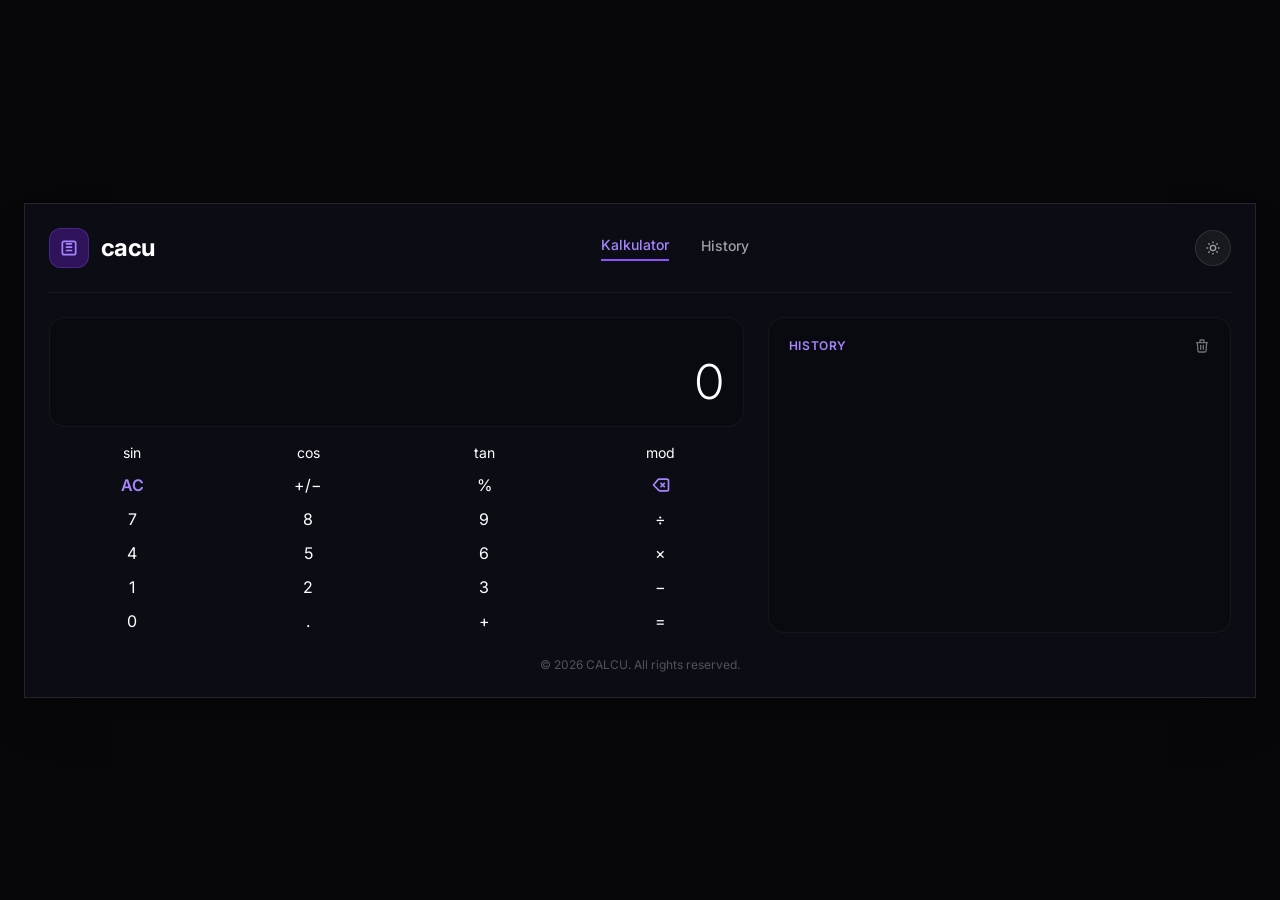
==== src/index.html @ aa39a0d5 "feat: membuat layout kalkulator dan komponen" ====
<!DOCTYPE html>
<html lang="id">
<head>
    <meta charset="UTF-8">
    <meta name="viewport" content="width=device-width, initial-scale=1.0">
    <title>cacu</title>
    <link rel="stylesheet" href="./output.css">
    <link rel="preconnect" href="https://fonts.googleapis.com">
    <link rel="preconnect" href="https://fonts.gstatic.com" crossorigin>
    <link href="https://fonts.googleapis.com/css2?family=Inter:wght@300;400;500;600;700&display=swap" rel="stylesheet">
</head>
<body class="min-h-screen bg-[#07070a] text-white flex items-center justify-center p-3 sm:p-6 font-['Inter',sans-serif]">

    <div class="w-full .max-w-[1050px] .rounded-[24px] border border-white/10 bg-[#0c0d14] p-6 shadow-2xl">
        
    
        <div data-include="../feature/header.html"></div>

        <main class="grid gap-6 pt-6 lg:grid-cols-[1.2fr_0.8fr]">
            <div data-include="../feature/calcu.html"></div>
            <div data-include="../feature/history.html"></div>
        </main>
        <div data-include="../feature/footer.html"></div>

    </div>
    <script src="../script.js"></script>
</body>
</html>
---- src/output.css ----
/*! tailwindcss v4.3.3 | MIT License | https://tailwindcss.com */
@layer properties;
@layer theme, base, components, utilities;
@layer theme {
  :root, :host {
    --font-sans: -apple-system, BlinkMacSystemFont, "Segoe UI", Roboto, "Helvetica Neue",
      "Noto Sans", Arial, sans-serif, "Apple Color Emoji", "Segoe UI Emoji",
      "Segoe UI Symbol", "Noto Color Emoji";
    --font-mono: ui-monospace, SFMono-Regular, Menlo, Monaco, Consolas, "Liberation Mono",
      "Courier New", monospace;
    --color-red-400: oklch(70.4% 0.191 22.216);
    --color-red-500: oklch(63.7% 0.237 25.331);
    --color-emerald-400: oklch(76.5% 0.177 163.223);
    --color-emerald-500: oklch(69.6% 0.17 162.48);
    --color-blue-500: oklch(62.3% 0.214 259.815);
    --color-blue-600: oklch(54.6% 0.245 262.881);
    --color-blue-700: oklch(48.8% 0.243 264.376);
    --color-violet-300: oklch(81.1% 0.111 293.571);
    --color-violet-400: oklch(70.2% 0.183 293.541);
    --color-violet-500: oklch(60.6% 0.25 292.717);
    --color-violet-600: oklch(54.1% 0.281 293.009);
    --color-violet-700: oklch(49.1% 0.27 292.581);
    --color-violet-900: oklch(38% 0.189 293.745);
    --color-violet-950: oklch(28.3% 0.141 291.089);
    --color-fuchsia-400: oklch(74% 0.238 322.16);
    --color-fuchsia-500: oklch(66.7% 0.295 322.15);
    --color-slate-300: oklch(86.9% 0.022 252.894);
    --color-slate-400: oklch(70.4% 0.04 256.788);
    --color-slate-600: oklch(44.6% 0.043 257.281);
    --color-slate-700: oklch(37.2% 0.044 257.287);
    --color-slate-800: oklch(27.9% 0.041 260.031);
    --color-slate-900: oklch(20.8% 0.042 265.755);
    --color-gray-50: oklch(98.5% 0.002 247.839);
    --color-gray-100: oklch(96.7% 0.003 264.542);
    --color-gray-200: oklch(92.8% 0.006 264.531);
    --color-gray-300: oklch(87.2% 0.01 258.338);
    --color-gray-500: oklch(55.1% 0.027 264.364);
    --color-gray-700: oklch(37.3% 0.034 259.733);
    --color-gray-800: oklch(27.8% 0.033 256.848);
    --color-zinc-400: oklch(70.5% 0.015 286.067);
    --color-zinc-500: oklch(55.2% 0.016 285.938);
    --color-zinc-600: oklch(44.2% 0.017 285.786);
    --color-zinc-700: oklch(37% 0.013 285.805);
    --color-white: #fff;
    --spacing: 0.25rem;
    --container-xs: 20rem;
    --container-md: 28rem;
    --text-xs: 0.75rem;
    --text-xs--line-height: calc(1 / 0.75);
    --text-sm: 0.875rem;
    --text-sm--line-height: calc(1.25 / 0.875);
    --text-base: 1rem;
    --text-base--line-height: calc(1.5 / 1);
    --text-lg: 1.125rem;
    --text-lg--line-height: calc(1.75 / 1.125);
    --text-xl: 1.25rem;
    --text-xl--line-height: calc(1.75 / 1.25);
    --text-2xl: 1.5rem;
    --text-2xl--line-height: calc(2 / 1.5);
    --text-3xl: 1.875rem;
    --text-3xl--line-height: calc(2.25 / 1.875);
    --text-4xl: 2.25rem;
    --text-4xl--line-height: calc(2.5 / 2.25);
    --text-5xl: 3rem;
    --text-5xl--line-height: 1;
    --text-6xl: 3.75rem;
    --text-6xl--line-height: 1;
    --text-7xl: 4.5rem;
    --text-7xl--line-height: 1;
    --font-weight-light: 300;
    --font-weight-medium: 500;
    --font-weight-semibold: 600;
    --font-weight-bold: 700;
    --tracking-tight: -0.025em;
    --tracking-wide: 0.025em;
    --tracking-wider: 0.05em;
    --radius-lg: 0.5rem;
    --radius-xl: 0.75rem;
    --radius-2xl: 1rem;
    --radius-3xl: 1.5rem;
    --default-transition-duration: 150ms;
    --default-transition-timing-function: cubic-bezier(0.4, 0, 0.2, 1);
    --default-font-family: var(--font-sans);
    --default-mono-font-family: var(--font-mono);
  }
}
@layer base {
  *, ::after, ::before, ::backdrop, ::file-selector-button {
    box-sizing: border-box;
    margin: 0;
    padding: 0;
    border: 0 solid;
  }
  html, :host {
    line-height: 1.5;
    -webkit-text-size-adjust: 100%;
    tab-size: 4;
    font-family: var(--default-font-family, -apple-system, BlinkMacSystemFont, "Segoe UI", Roboto, "Helvetica Neue", "Noto Sans", Arial, sans-serif, "Apple Color Emoji", "Segoe UI Emoji", "Segoe UI Symbol", "Noto Color Emoji");
    font-feature-settings: var(--default-font-feature-settings, normal);
    font-variation-settings: var(--default-font-variation-settings, normal);
    -webkit-tap-highlight-color: transparent;
  }
  hr {
    height: 0;
    color: inherit;
    border-top-width: 1px;
  }
  abbr:where([title]) {
    -webkit-text-decoration: underline dotted;
    text-decoration: underline dotted;
  }
  h1, h2, h3, h4, h5, h6 {
    font-size: inherit;
    font-weight: inherit;
  }
  a {
    color: inherit;
    -webkit-text-decoration: inherit;
    text-decoration: inherit;
  }
  b, strong {
    font-weight: bolder;
  }
  code, kbd, samp, pre {
    font-family: var(--default-mono-font-family, ui-monospace, SFMono-Regular, Menlo, Monaco, Consolas, "Liberation Mono", "Courier New", monospace);
    font-feature-settings: var(--default-mono-font-feature-settings, normal);
    font-variation-settings: var(--default-mono-font-variation-settings, normal);
    font-size: 1em;
  }
  small {
    font-size: 80%;
  }
  sub, sup {
    font-size: 75%;
    line-height: 0;
    position: relative;
    vertical-align: baseline;
  }
  sub {
    bottom: -0.25em;
  }
  sup {
    top: -0.5em;
  }
  table {
    text-indent: 0;
    border-color: inherit;
    border-collapse: collapse;
  }
  :-moz-focusring:where(:not(iframe)) {
    outline: auto;
  }
  progress {
    vertical-align: baseline;
  }
  summary {
    display: list-item;
  }
  ol, ul, menu {
    list-style: none;
  }
  img, svg, video, canvas, audio, iframe, embed, object {
    display: block;
  }
  img, video {
    max-width: 100%;
    height: auto;
  }
  button, input, select, optgroup, textarea, ::file-selector-button {
    font: inherit;
    font-feature-settings: inherit;
    font-variation-settings: inherit;
    letter-spacing: inherit;
    color: inherit;
    border-radius: 0;
    background-color: transparent;
    opacity: 1;
  }
  :where(select:is([multiple], [size])) optgroup {
    font-weight: bolder;
  }
  :where(select:is([multiple], [size])) optgroup option {
    padding-inline-start: 20px;
  }
  ::file-selector-button {
    margin-inline-end: 4px;
  }
  ::placeholder {
    opacity: 1;
  }
  @supports (not (-webkit-appearance: -apple-pay-button))  or (contain-intrinsic-size: 1px) {
    ::placeholder {
      color: currentcolor;
      @supports (color: color-mix(in lab, red, red)) {
        color: color-mix(in oklab, currentcolor 50%, transparent);
      }
    }
  }
  textarea {
    resize: vertical;
  }
  ::-webkit-search-decoration {
    -webkit-appearance: none;
  }
  ::-webkit-date-and-time-value {
    min-height: 1lh;
    text-align: inherit;
  }
  ::-webkit-datetime-edit {
    display: inline-flex;
  }
  ::-webkit-datetime-edit-fields-wrapper {
    padding: 0;
  }
  ::-webkit-datetime-edit, ::-webkit-datetime-edit-year-field, ::-webkit-datetime-edit-month-field, ::-webkit-datetime-edit-day-field, ::-webkit-datetime-edit-hour-field, ::-webkit-datetime-edit-minute-field, ::-webkit-datetime-edit-second-field, ::-webkit-datetime-edit-millisecond-field, ::-webkit-datetime-edit-meridiem-field {
    padding-block: 0;
  }
  ::-webkit-calendar-picker-indicator {
    line-height: 1;
  }
  :-moz-ui-invalid {
    box-shadow: none;
  }
  button, input:where([type="button"], [type="reset"], [type="submit"]), ::file-selector-button {
    appearance: button;
  }
  ::-webkit-inner-spin-button, ::-webkit-outer-spin-button {
    height: auto;
  }
  [hidden]:where(:not([hidden="until-found"])) {
    display: none !important;
  }
}
@layer utilities {
  .col-span-1 {
    grid-column: span 1 / span 1;
  }
  .col-span-2 {
    grid-column: span 2 / span 2;
  }
  .col-span-4 {
    grid-column: span 4 / span 4;
  }
  .mx-auto {
    margin-inline: auto;
  }
  .mt-1 {
    margin-top: var(--spacing);
  }
  .mt-4 {
    margin-top: calc(var(--spacing) * 4);
  }
  .mb-1 {
    margin-bottom: var(--spacing);
  }
  .mb-5 {
    margin-bottom: calc(var(--spacing) * 5);
  }
  .mb-6 {
    margin-bottom: calc(var(--spacing) * 6);
  }
  .mb-7 {
    margin-bottom: calc(var(--spacing) * 7);
  }
  .block {
    display: block;
  }
  .flex {
    display: flex;
  }
  .grid {
    display: grid;
  }
  .hidden {
    display: none;
  }
  .table {
    display: table;
  }
  .h-4 {
    height: calc(var(--spacing) * 4);
  }
  .h-5 {
    height: calc(var(--spacing) * 5);
  }
  .h-9 {
    height: calc(var(--spacing) * 9);
  }
  .h-10 {
    height: calc(var(--spacing) * 10);
  }
  .h-12 {
    height: calc(var(--spacing) * 12);
  }
  .h-14 {
    height: calc(var(--spacing) * 14);
  }
  .h-\[70px\] {
    height: 70px;
  }
  .h-\[110px\] {
    height: 110px;
  }
  .h-auto {
    height: auto;
  }
  .max-h-\[360px\] {
    max-height: 360px;
  }
  .max-h-\[400px\] {
    max-height: 400px;
  }
  .min-h-\[90px\] {
    min-height: 90px;
  }
  .min-h-\[145px\] {
    min-height: 145px;
  }
  .min-h-\[650px\] {
    min-height: 650px;
  }
  .min-h-screen {
    min-height: 100vh;
  }
  .w-4 {
    width: calc(var(--spacing) * 4);
  }
  .w-5 {
    width: calc(var(--spacing) * 5);
  }
  .w-9 {
    width: calc(var(--spacing) * 9);
  }
  .w-10 {
    width: calc(var(--spacing) * 10);
  }
  .w-12 {
    width: calc(var(--spacing) * 12);
  }
  .w-full {
    width: 100%;
  }
  .max-w-\[1050px\] {
    max-width: 1050px;
  }
  .max-w-\[1450px\] {
    max-width: 1450px;
  }
  .max-w-md {
    max-width: var(--container-md);
  }
  .max-w-xs {
    max-width: var(--container-xs);
  }
  .flex-1 {
    flex: 1;
  }
  .border-collapse {
    border-collapse: collapse;
  }
  .resize {
    resize: both;
  }
  .\[scrollbar-width\:none\] {
    scrollbar-width: none;
  }
  .grid-cols-4 {
    grid-template-columns: repeat(4, minmax(0, 1fr));
  }
  .flex-col {
    flex-direction: column;
  }
  .items-center {
    align-items: center;
  }
  .justify-between {
    justify-content: space-between;
  }
  .justify-center {
    justify-content: center;
  }
  .gap-2 {
    gap: calc(var(--spacing) * 2);
  }
  .gap-2\.5 {
    gap: calc(var(--spacing) * 2.5);
  }
  .gap-3 {
    gap: calc(var(--spacing) * 3);
  }
  .gap-4 {
    gap: calc(var(--spacing) * 4);
  }
  .gap-6 {
    gap: calc(var(--spacing) * 6);
  }
  .gap-7 {
    gap: calc(var(--spacing) * 7);
  }
  .gap-8 {
    gap: calc(var(--spacing) * 8);
  }
  .gap-12 {
    gap: calc(var(--spacing) * 12);
  }
  :where(.space-y-4 > :not(:last-child)) {
    --tw-space-y-reverse: 0;
    margin-block-start: calc(calc(var(--spacing) * 4) * var(--tw-space-y-reverse));
    margin-block-end: calc(calc(var(--spacing) * 4) * calc(1 - var(--tw-space-y-reverse)));
  }
  .overflow-hidden {
    overflow: hidden;
  }
  .overflow-x-auto {
    overflow-x: auto;
  }
  .overflow-y-auto {
    overflow-y: auto;
  }
  .rounded-2xl {
    border-radius: var(--radius-2xl);
  }
  .rounded-3xl {
    border-radius: var(--radius-3xl);
  }
  .rounded-\[24px\] {
    border-radius: 24px;
  }
  .rounded-\[26px\] {
    border-radius: 26px;
  }
  .rounded-\[28px\] {
    border-radius: 28px;
  }
  .rounded-full {
    border-radius: calc(infinity * 1px);
  }
  .rounded-lg {
    border-radius: var(--radius-lg);
  }
  .rounded-xl {
    border-radius: var(--radius-xl);
  }
  .border {
    border-style: var(--tw-border-style);
    border-width: 1px;
  }
  .border-t {
    border-top-style: var(--tw-border-style);
    border-top-width: 1px;
  }
  .border-b {
    border-bottom-style: var(--tw-border-style);
    border-bottom-width: 1px;
  }
  .border-b-2 {
    border-bottom-style: var(--tw-border-style);
    border-bottom-width: 2px;
  }
  .border-l-2 {
    border-left-style: var(--tw-border-style);
    border-left-width: 2px;
  }
  .border-fuchsia-400 {
    border-color: var(--color-fuchsia-400);
  }
  .border-fuchsia-400\/70 {
    border-color: color-mix(in srgb, oklch(74% 0.238 322.16) 70%, transparent);
    @supports (color: color-mix(in lab, red, red)) {
      border-color: color-mix(in oklab, var(--color-fuchsia-400) 70%, transparent);
    }
  }
  .border-gray-200 {
    border-color: var(--color-gray-200);
  }
  .border-gray-300 {
    border-color: var(--color-gray-300);
  }
  .border-slate-700 {
    border-color: var(--color-slate-700);
  }
  .border-slate-700\/50 {
    border-color: color-mix(in srgb, oklch(37.2% 0.044 257.287) 50%, transparent);
    @supports (color: color-mix(in lab, red, red)) {
      border-color: color-mix(in oklab, var(--color-slate-700) 50%, transparent);
    }
  }
  .border-violet-400 {
    border-color: var(--color-violet-400);
  }
  .border-violet-400\/50 {
    border-color: color-mix(in srgb, oklch(70.2% 0.183 293.541) 50%, transparent);
    @supports (color: color-mix(in lab, red, red)) {
      border-color: color-mix(in oklab, var(--color-violet-400) 50%, transparent);
    }
  }
  .border-violet-500 {
    border-color: var(--color-violet-500);
  }
  .border-violet-500\/20 {
    border-color: color-mix(in srgb, oklch(60.6% 0.25 292.717) 20%, transparent);
    @supports (color: color-mix(in lab, red, red)) {
      border-color: color-mix(in oklab, var(--color-violet-500) 20%, transparent);
    }
  }
  .border-violet-500\/30 {
    border-color: color-mix(in srgb, oklch(60.6% 0.25 292.717) 30%, transparent);
    @supports (color: color-mix(in lab, red, red)) {
      border-color: color-mix(in oklab, var(--color-violet-500) 30%, transparent);
    }
  }
  .border-violet-500\/70 {
    border-color: color-mix(in srgb, oklch(60.6% 0.25 292.717) 70%, transparent);
    @supports (color: color-mix(in lab, red, red)) {
      border-color: color-mix(in oklab, var(--color-violet-500) 70%, transparent);
    }
  }
  .border-violet-600 {
    border-color: var(--color-violet-600);
  }
  .border-violet-600\/50 {
    border-color: color-mix(in srgb, oklch(54.1% 0.281 293.009) 50%, transparent);
    @supports (color: color-mix(in lab, red, red)) {
      border-color: color-mix(in oklab, var(--color-violet-600) 50%, transparent);
    }
  }
  .border-white {
    border-color: var(--color-white);
  }
  .border-white\/5 {
    border-color: color-mix(in srgb, #fff 5%, transparent);
    @supports (color: color-mix(in lab, red, red)) {
      border-color: color-mix(in oklab, var(--color-white) 5%, transparent);
    }
  }
  .border-white\/10 {
    border-color: color-mix(in srgb, #fff 10%, transparent);
    @supports (color: color-mix(in lab, red, red)) {
      border-color: color-mix(in oklab, var(--color-white) 10%, transparent);
    }
  }
  .border-l-violet-500 {
    border-left-color: var(--color-violet-500);
  }
  .bg-\[\#0c0d14\] {
    background-color: #0c0d14;
  }
  .bg-\[\#080a11\] {
    background-color: #080a11;
  }
  .bg-\[\#090a0f\] {
    background-color: #090a0f;
  }
  .bg-\[\#03030a\] {
    background-color: #03030a;
  }
  .bg-\[\#04050b\] {
    background-color: #04050b;
  }
  .bg-\[\#05060d\]\/95 {
    background-color: color-mix(in oklab, #05060d 95%, transparent);
  }
  .bg-\[\#07070a\] {
    background-color: #07070a;
  }
  .bg-\[\#12131c\] {
    background-color: #12131c;
  }
  .bg-\[\#070812\]\/80 {
    background-color: color-mix(in oklab, #070812 80%, transparent);
  }
  .bg-blue-600 {
    background-color: var(--color-blue-600);
  }
  .bg-emerald-500 {
    background-color: var(--color-emerald-500);
  }
  .bg-gray-50 {
    background-color: var(--color-gray-50);
  }
  .bg-gray-100 {
    background-color: var(--color-gray-100);
  }
  .bg-red-500 {
    background-color: var(--color-red-500);
  }
  .bg-red-500\/20 {
    background-color: color-mix(in srgb, oklch(63.7% 0.237 25.331) 20%, transparent);
    @supports (color: color-mix(in lab, red, red)) {
      background-color: color-mix(in oklab, var(--color-red-500) 20%, transparent);
    }
  }
  .bg-slate-700 {
    background-color: var(--color-slate-700);
  }
  .bg-slate-700\/50 {
    background-color: color-mix(in srgb, oklch(37.2% 0.044 257.287) 50%, transparent);
    @supports (color: color-mix(in lab, red, red)) {
      background-color: color-mix(in oklab, var(--color-slate-700) 50%, transparent);
    }
  }
  .bg-slate-800 {
    background-color: var(--color-slate-800);
  }
  .bg-slate-900 {
    background-color: var(--color-slate-900);
  }
  .bg-violet-600 {
    background-color: var(--color-violet-600);
  }
  .bg-violet-600\/30 {
    background-color: color-mix(in srgb, oklch(54.1% 0.281 293.009) 30%, transparent);
    @supports (color: color-mix(in lab, red, red)) {
      background-color: color-mix(in oklab, var(--color-violet-600) 30%, transparent);
    }
  }
  .bg-violet-950 {
    background-color: var(--color-violet-950);
  }
  .bg-violet-950\/20 {
    background-color: color-mix(in srgb, oklch(28.3% 0.141 291.089) 20%, transparent);
    @supports (color: color-mix(in lab, red, red)) {
      background-color: color-mix(in oklab, var(--color-violet-950) 20%, transparent);
    }
  }
  .bg-violet-950\/40 {
    background-color: color-mix(in srgb, oklch(28.3% 0.141 291.089) 40%, transparent);
    @supports (color: color-mix(in lab, red, red)) {
      background-color: color-mix(in oklab, var(--color-violet-950) 40%, transparent);
    }
  }
  .bg-white {
    background-color: var(--color-white);
  }
  .bg-white\/5 {
    background-color: color-mix(in srgb, #fff 5%, transparent);
    @supports (color: color-mix(in lab, red, red)) {
      background-color: color-mix(in oklab, var(--color-white) 5%, transparent);
    }
  }
  .bg-white\/\[0\.02\] {
    background-color: color-mix(in srgb, #fff 2%, transparent);
    @supports (color: color-mix(in lab, red, red)) {
      background-color: color-mix(in oklab, var(--color-white) 2%, transparent);
    }
  }
  .bg-gradient-to-br {
    --tw-gradient-position: to bottom right in oklab;
    background-image: linear-gradient(var(--tw-gradient-stops));
  }
  .bg-gradient-to-r {
    --tw-gradient-position: to right in oklab;
    background-image: linear-gradient(var(--tw-gradient-stops));
  }
  .bg-\[radial-gradient\(circle_at_0\%_0\%\,rgba\(91\,28\,180\,0\.35\)\,transparent_30\%\)\,radial-gradient\(circle_at_100\%_50\%\,rgba\(91\,28\,180\,0\.22\)\,transparent_25\%\)\] {
    background-image: radial-gradient(circle at 0% 0%,rgba(91,28,180,0.35),transparent 30%),radial-gradient(circle at 100% 50%,rgba(91,28,180,0.22),transparent 25%);
  }
  .from-\[\#171923\] {
    --tw-gradient-from: #171923;
    --tw-gradient-stops: var(--tw-gradient-via-stops, var(--tw-gradient-position), var(--tw-gradient-from) var(--tw-gradient-from-position), var(--tw-gradient-to) var(--tw-gradient-to-position));
  }
  .from-violet-600 {
    --tw-gradient-from: var(--color-violet-600);
    --tw-gradient-stops: var(--tw-gradient-via-stops, var(--tw-gradient-position), var(--tw-gradient-from) var(--tw-gradient-from-position), var(--tw-gradient-to) var(--tw-gradient-to-position));
  }
  .from-violet-700 {
    --tw-gradient-from: var(--color-violet-700);
    --tw-gradient-stops: var(--tw-gradient-via-stops, var(--tw-gradient-position), var(--tw-gradient-from) var(--tw-gradient-from-position), var(--tw-gradient-to) var(--tw-gradient-to-position));
  }
  .to-\[\#0f1018\] {
    --tw-gradient-to: #0f1018;
    --tw-gradient-stops: var(--tw-gradient-via-stops, var(--tw-gradient-position), var(--tw-gradient-from) var(--tw-gradient-from-position), var(--tw-gradient-to) var(--tw-gradient-to-position));
  }
  .to-fuchsia-500 {
    --tw-gradient-to: var(--color-fuchsia-500);
    --tw-gradient-stops: var(--tw-gradient-via-stops, var(--tw-gradient-position), var(--tw-gradient-from) var(--tw-gradient-from-position), var(--tw-gradient-to) var(--tw-gradient-to-position));
  }
  .to-violet-950 {
    --tw-gradient-to: var(--color-violet-950);
    --tw-gradient-stops: var(--tw-gradient-via-stops, var(--tw-gradient-position), var(--tw-gradient-from) var(--tw-gradient-from-position), var(--tw-gradient-to) var(--tw-gradient-to-position));
  }
  .p-2 {
    padding: calc(var(--spacing) * 2);
  }
  .p-2\.5 {
    padding: calc(var(--spacing) * 2.5);
  }
  .p-3 {
    padding: calc(var(--spacing) * 3);
  }
  .p-4 {
    padding: calc(var(--spacing) * 4);
  }
  .p-5 {
    padding: calc(var(--spacing) * 5);
  }
  .p-6 {
    padding: calc(var(--spacing) * 6);
  }
  .px-2 {
    padding-inline: calc(var(--spacing) * 2);
  }
  .px-3 {
    padding-inline: calc(var(--spacing) * 3);
  }
  .px-4 {
    padding-inline: calc(var(--spacing) * 4);
  }
  .px-5 {
    padding-inline: calc(var(--spacing) * 5);
  }
  .px-6 {
    padding-inline: calc(var(--spacing) * 6);
  }
  .py-2 {
    padding-block: calc(var(--spacing) * 2);
  }
  .py-2\.5 {
    padding-block: calc(var(--spacing) * 2.5);
  }
  .py-3 {
    padding-block: calc(var(--spacing) * 3);
  }
  .py-5 {
    padding-block: calc(var(--spacing) * 5);
  }
  .pt-4 {
    padding-top: calc(var(--spacing) * 4);
  }
  .pt-6 {
    padding-top: calc(var(--spacing) * 6);
  }
  .pr-1 {
    padding-right: var(--spacing);
  }
  .pb-1 {
    padding-bottom: var(--spacing);
  }
  .pb-4 {
    padding-bottom: calc(var(--spacing) * 4);
  }
  .pb-6 {
    padding-bottom: calc(var(--spacing) * 6);
  }
  .text-center {
    text-align: center;
  }
  .text-right {
    text-align: right;
  }
  .font-\[\'Inter\'\,sans-serif\] {
    font-family: 'Inter',sans-serif;
  }
  .text-2xl {
    font-size: var(--text-2xl);
    line-height: var(--tw-leading, var(--text-2xl--line-height));
  }
  .text-3xl {
    font-size: var(--text-3xl);
    line-height: var(--tw-leading, var(--text-3xl--line-height));
  }
  .text-5xl {
    font-size: var(--text-5xl);
    line-height: var(--tw-leading, var(--text-5xl--line-height));
  }
  .text-6xl {
    font-size: var(--text-6xl);
    line-height: var(--tw-leading, var(--text-6xl--line-height));
  }
  .text-base {
    font-size: var(--text-base);
    line-height: var(--tw-leading, var(--text-base--line-height));
  }
  .text-lg {
    font-size: var(--text-lg);
    line-height: var(--tw-leading, var(--text-lg--line-height));
  }
  .text-sm {
    font-size: var(--text-sm);
    line-height: var(--tw-leading, var(--text-sm--line-height));
  }
  .text-xl {
    font-size: var(--text-xl);
    line-height: var(--tw-leading, var(--text-xl--line-height));
  }
  .text-xs {
    font-size: var(--text-xs);
    line-height: var(--tw-leading, var(--text-xs--line-height));
  }
  .font-bold {
    --tw-font-weight: var(--font-weight-bold);
    font-weight: var(--font-weight-bold);
  }
  .font-light {
    --tw-font-weight: var(--font-weight-light);
    font-weight: var(--font-weight-light);
  }
  .font-medium {
    --tw-font-weight: var(--font-weight-medium);
    font-weight: var(--font-weight-medium);
  }
  .font-semibold {
    --tw-font-weight: var(--font-weight-semibold);
    font-weight: var(--font-weight-semibold);
  }
  .tracking-tight {
    --tw-tracking: var(--tracking-tight);
    letter-spacing: var(--tracking-tight);
  }
  .tracking-wide {
    --tw-tracking: var(--tracking-wide);
    letter-spacing: var(--tracking-wide);
  }
  .tracking-wider {
    --tw-tracking: var(--tracking-wider);
    letter-spacing: var(--tracking-wider);
  }
  .whitespace-nowrap {
    white-space: nowrap;
  }
  .text-gray-500 {
    color: var(--color-gray-500);
  }
  .text-gray-700 {
    color: var(--color-gray-700);
  }
  .text-gray-800 {
    color: var(--color-gray-800);
  }
  .text-red-400 {
    color: var(--color-red-400);
  }
  .text-slate-300 {
    color: var(--color-slate-300);
  }
  .text-slate-400 {
    color: var(--color-slate-400);
  }
  .text-violet-300 {
    color: var(--color-violet-300);
  }
  .text-violet-400 {
    color: var(--color-violet-400);
  }
  .text-violet-500 {
    color: var(--color-violet-500);
  }
  .text-white {
    color: var(--color-white);
  }
  .text-zinc-400 {
    color: var(--color-zinc-400);
  }
  .text-zinc-500 {
    color: var(--color-zinc-500);
  }
  .text-zinc-600 {
    color: var(--color-zinc-600);
  }
  .text-zinc-700 {
    color: var(--color-zinc-700);
  }
  .uppercase {
    text-transform: uppercase;
  }
  .underline {
    text-decoration-line: underline;
  }
  .shadow-2xl {
    --tw-shadow: 0 25px 50px -12px var(--tw-shadow-color, rgb(0 0 0 / 0.25));
    box-shadow: var(--tw-inset-shadow), var(--tw-inset-ring-shadow), var(--tw-ring-offset-shadow), var(--tw-ring-shadow), var(--tw-shadow);
  }
  .shadow-\[0_0_25px_rgba\(168\,85\,247\,0\.3\)\] {
    --tw-shadow: 0 0 25px var(--tw-shadow-color, rgba(168,85,247,0.3));
    box-shadow: var(--tw-inset-shadow), var(--tw-inset-ring-shadow), var(--tw-ring-offset-shadow), var(--tw-ring-shadow), var(--tw-shadow);
  }
  .shadow-\[0_0_35px_rgba\(124\,58\,237\,0\.08\)\] {
    --tw-shadow: 0 0 35px var(--tw-shadow-color, rgba(124,58,237,0.08));
    box-shadow: var(--tw-inset-shadow), var(--tw-inset-ring-shadow), var(--tw-ring-offset-shadow), var(--tw-ring-shadow), var(--tw-shadow);
  }
  .shadow-\[0_0_80px_rgba\(109\,40\,217\,0\.12\)\] {
    --tw-shadow: 0 0 80px var(--tw-shadow-color, rgba(109,40,217,0.12));
    box-shadow: var(--tw-inset-shadow), var(--tw-inset-ring-shadow), var(--tw-ring-offset-shadow), var(--tw-ring-shadow), var(--tw-shadow);
  }
  .shadow-lg {
    --tw-shadow: 0 10px 15px -3px var(--tw-shadow-color, rgb(0 0 0 / 0.1)), 0 4px 6px -4px var(--tw-shadow-color, rgb(0 0 0 / 0.1));
    box-shadow: var(--tw-inset-shadow), var(--tw-inset-ring-shadow), var(--tw-ring-offset-shadow), var(--tw-ring-shadow), var(--tw-shadow);
  }
  .shadow-violet-500 {
    --tw-shadow-color: oklch(60.6% 0.25 292.717);
    @supports (color: color-mix(in lab, red, red)) {
      --tw-shadow-color: color-mix(in oklab, var(--color-violet-500) var(--tw-shadow-alpha), transparent);
    }
  }
  .shadow-violet-500\/30 {
    --tw-shadow-color: color-mix(in srgb, oklch(60.6% 0.25 292.717) 30%, transparent);
    @supports (color: color-mix(in lab, red, red)) {
      --tw-shadow-color: color-mix(in oklab, color-mix(in oklab, var(--color-violet-500) 30%, transparent) var(--tw-shadow-alpha), transparent);
    }
  }
  .shadow-violet-600 {
    --tw-shadow-color: oklch(54.1% 0.281 293.009);
    @supports (color: color-mix(in lab, red, red)) {
      --tw-shadow-color: color-mix(in oklab, var(--color-violet-600) var(--tw-shadow-alpha), transparent);
    }
  }
  .shadow-violet-600\/30 {
    --tw-shadow-color: color-mix(in srgb, oklch(54.1% 0.281 293.009) 30%, transparent);
    @supports (color: color-mix(in lab, red, red)) {
      --tw-shadow-color: color-mix(in oklab, color-mix(in oklab, var(--color-violet-600) 30%, transparent) var(--tw-shadow-alpha), transparent);
    }
  }
  .outline {
    outline-style: var(--tw-outline-style);
    outline-width: 1px;
  }
  .filter {
    filter: var(--tw-blur,) var(--tw-brightness,) var(--tw-contrast,) var(--tw-grayscale,) var(--tw-hue-rotate,) var(--tw-invert,) var(--tw-saturate,) var(--tw-sepia,) var(--tw-drop-shadow,);
  }
  .transition {
    transition-property: color, background-color, border-color, outline-color, text-decoration-color, fill, stroke, --tw-gradient-from, --tw-gradient-via, --tw-gradient-to, opacity, box-shadow, transform, translate, scale, rotate, filter, -webkit-backdrop-filter, backdrop-filter, display, content-visibility, overlay, pointer-events;
    transition-timing-function: var(--tw-ease, var(--default-transition-timing-function));
    transition-duration: var(--tw-duration, var(--default-transition-duration));
  }
  .transition-all {
    transition-property: all;
    transition-timing-function: var(--tw-ease, var(--default-transition-timing-function));
    transition-duration: var(--tw-duration, var(--default-transition-duration));
  }
  .duration-200 {
    --tw-duration: 200ms;
    transition-duration: 200ms;
  }
  .\[-ms-overflow-style\:none\] {
    -ms-overflow-style: none;
  }
  @media (hover: hover) {
    .hover\:-translate-y-0\.5:hover {
      --tw-translate-y: calc(var(--spacing) * -0.5);
      translate: var(--tw-translate-x) var(--tw-translate-y);
    }
    .hover\:border-violet-500:hover {
      border-color: var(--color-violet-500);
    }
    .hover\:border-violet-500\/40:hover {
      border-color: color-mix(in srgb, oklch(60.6% 0.25 292.717) 40%, transparent);
    }
    @supports (color: color-mix(in lab, red, red)) {
      .hover\:border-violet-500\/40:hover {
        border-color: color-mix(in oklab, var(--color-violet-500) 40%, transparent);
      }
    }
    .hover\:border-white\/10:hover {
      border-color: color-mix(in srgb, #fff 10%, transparent);
    }
    @supports (color: color-mix(in lab, red, red)) {
      .hover\:border-white\/10:hover {
        border-color: color-mix(in oklab, var(--color-white) 10%, transparent);
      }
    }
    .hover\:bg-\[\#1a1b28\]:hover {
      background-color: #1a1b28;
    }
    .hover\:bg-blue-500:hover {
      background-color: var(--color-blue-500);
    }
    .hover\:bg-blue-700:hover {
      background-color: var(--color-blue-700);
    }
    .hover\:bg-emerald-400:hover {
      background-color: var(--color-emerald-400);
    }
    .hover\:bg-red-500\/30:hover {
      background-color: color-mix(in srgb, oklch(63.7% 0.237 25.331) 30%, transparent);
    }
    @supports (color: color-mix(in lab, red, red)) {
      .hover\:bg-red-500\/30:hover {
        background-color: color-mix(in oklab, var(--color-red-500) 30%, transparent);
      }
    }
    .hover\:bg-slate-600:hover {
      background-color: var(--color-slate-600);
    }
    .hover\:bg-slate-700:hover {
      background-color: var(--color-slate-700);
    }
    .hover\:bg-violet-500\/10:hover {
      background-color: color-mix(in srgb, oklch(60.6% 0.25 292.717) 10%, transparent);
    }
    @supports (color: color-mix(in lab, red, red)) {
      .hover\:bg-violet-500\/10:hover {
        background-color: color-mix(in oklab, var(--color-violet-500) 10%, transparent);
      }
    }
    .hover\:bg-violet-900\/50:hover {
      background-color: color-mix(in srgb, oklch(38% 0.189 293.745) 50%, transparent);
    }
    @supports (color: color-mix(in lab, red, red)) {
      .hover\:bg-violet-900\/50:hover {
        background-color: color-mix(in oklab, var(--color-violet-900) 50%, transparent);
      }
    }
    .hover\:bg-white\/5:hover {
      background-color: color-mix(in srgb, #fff 5%, transparent);
    }
    @supports (color: color-mix(in lab, red, red)) {
      .hover\:bg-white\/5:hover {
        background-color: color-mix(in oklab, var(--color-white) 5%, transparent);
      }
    }
    .hover\:bg-white\/10:hover {
      background-color: color-mix(in srgb, #fff 10%, transparent);
    }
    @supports (color: color-mix(in lab, red, red)) {
      .hover\:bg-white\/10:hover {
        background-color: color-mix(in oklab, var(--color-white) 10%, transparent);
      }
    }
    .hover\:text-fuchsia-400:hover {
      color: var(--color-fuchsia-400);
    }
    .hover\:text-red-400:hover {
      color: var(--color-red-400);
    }
    .hover\:text-white:hover {
      color: var(--color-white);
    }
    .hover\:shadow-lg:hover {
      --tw-shadow: 0 10px 15px -3px var(--tw-shadow-color, rgb(0 0 0 / 0.1)), 0 4px 6px -4px var(--tw-shadow-color, rgb(0 0 0 / 0.1));
      box-shadow: var(--tw-inset-shadow), var(--tw-inset-ring-shadow), var(--tw-ring-offset-shadow), var(--tw-ring-shadow), var(--tw-shadow);
    }
    .hover\:shadow-violet-500\/10:hover {
      --tw-shadow-color: color-mix(in srgb, oklch(60.6% 0.25 292.717) 10%, transparent);
    }
    @supports (color: color-mix(in lab, red, red)) {
      .hover\:shadow-violet-500\/10:hover {
        --tw-shadow-color: color-mix(in oklab, color-mix(in oklab, var(--color-violet-500) 10%, transparent) var(--tw-shadow-alpha), transparent);
      }
    }
    .hover\:shadow-violet-500\/30:hover {
      --tw-shadow-color: color-mix(in srgb, oklch(60.6% 0.25 292.717) 30%, transparent);
    }
    @supports (color: color-mix(in lab, red, red)) {
      .hover\:shadow-violet-500\/30:hover {
        --tw-shadow-color: color-mix(in oklab, color-mix(in oklab, var(--color-violet-500) 30%, transparent) var(--tw-shadow-alpha), transparent);
      }
    }
    .hover\:brightness-110:hover {
      --tw-brightness: brightness(110%);
      filter: var(--tw-blur,) var(--tw-brightness,) var(--tw-contrast,) var(--tw-grayscale,) var(--tw-hue-rotate,) var(--tw-invert,) var(--tw-saturate,) var(--tw-sepia,) var(--tw-drop-shadow,);
    }
  }
  .focus\:ring-2:focus {
    --tw-ring-shadow: var(--tw-ring-inset,) 0 0 0 calc(2px + var(--tw-ring-offset-width)) var(--tw-ring-color, currentcolor);
    box-shadow: var(--tw-inset-shadow), var(--tw-inset-ring-shadow), var(--tw-ring-offset-shadow), var(--tw-ring-shadow), var(--tw-shadow);
  }
  .focus\:ring-blue-500:focus {
    --tw-ring-color: var(--color-blue-500);
  }
  .focus\:outline-none:focus {
    --tw-outline-style: none;
    outline-style: none;
  }
  .active\:scale-95:active {
    --tw-scale-x: 95%;
    --tw-scale-y: 95%;
    --tw-scale-z: 95%;
    scale: var(--tw-scale-x) var(--tw-scale-y);
  }
  .active\:scale-\[0\.98\]:active {
    scale: 0.98;
  }
  @media (width >= 40rem) {
    .sm\:p-6 {
      padding: calc(var(--spacing) * 6);
    }
    .sm\:p-7 {
      padding: calc(var(--spacing) * 7);
    }
    .sm\:p-8 {
      padding: calc(var(--spacing) * 8);
    }
    .sm\:px-9 {
      padding-inline: calc(var(--spacing) * 9);
    }
    .sm\:text-4xl {
      font-size: var(--text-4xl);
      line-height: var(--tw-leading, var(--text-4xl--line-height));
    }
    .sm\:text-7xl {
      font-size: var(--text-7xl);
      line-height: var(--tw-leading, var(--text-7xl--line-height));
    }
  }
  @media (width >= 48rem) {
    .md\:flex {
      display: flex;
    }
  }
  @media (width >= 64rem) {
    .lg\:grid-cols-\[1\.2fr_0\.8fr\] {
      grid-template-columns: 1.2fr 0.8fr;
    }
    .lg\:grid-cols-\[1\.45fr_1fr\] {
      grid-template-columns: 1.45fr 1fr;
    }
  }
  .\[\&\:\:-webkit-scrollbar\]\:hidden::-webkit-scrollbar {
    display: none;
  }
}
@property --tw-space-y-reverse {
  syntax: "*";
  inherits: false;
  initial-value: 0;
}
@property --tw-border-style {
  syntax: "*";
  inherits: false;
  initial-value: solid;
}
@property --tw-gradient-position {
  syntax: "*";
  inherits: false;
}
@property --tw-gradient-from {
  syntax: "<color>";
  inherits: false;
  initial-value: #0000;
}
@property --tw-gradient-via {
  syntax: "<color>";
  inherits: false;
  initial-value: #0000;
}
@property --tw-gradient-to {
  syntax: "<color>";
  inherits: false;
  initial-value: #0000;
}
@property --tw-gradient-stops {
  syntax: "*";
  inherits: false;
}
@property --tw-gradient-via-stops {
  syntax: "*";
  inherits: false;
}
@property --tw-gradient-from-position {
  syntax: "<length-percentage>";
  inherits: false;
  initial-value: 0%;
}
@property --tw-gradient-via-position {
  syntax: "<length-percentage>";
  inherits: false;
  initial-value: 50%;
}
@property --tw-gradient-to-position {
  syntax: "<length-percentage>";
  inherits: false;
  initial-value: 100%;
}
@property --tw-font-weight {
  syntax: "*";
  inherits: false;
}
@property --tw-tracking {
  syntax: "*";
  inherits: false;
}
@property --tw-shadow {
  syntax: "*";
  inherits: false;
  initial-value: 0 0 #0000;
}
@property --tw-shadow-color {
  syntax: "*";
  inherits: false;
}
@property --tw-shadow-alpha {
  syntax: "<percentage>";
  inherits: false;
  initial-value: 100%;
}
@property --tw-inset-shadow {
  syntax: "*";
  inherits: false;
  initial-value: 0 0 #0000;
}
@property --tw-inset-shadow-color {
  syntax: "*";
  inherits: false;
}
@property --tw-inset-shadow-alpha {
  syntax: "<percentage>";
  inherits: false;
  initial-value: 100%;
}
@property --tw-ring-color {
  syntax: "*";
  inherits: false;
}
@property --tw-ring-shadow {
  syntax: "*";
  inherits: false;
  initial-value: 0 0 #0000;
}
@property --tw-inset-ring-color {
  syntax: "*";
  inherits: false;
}
@property --tw-inset-ring-shadow {
  syntax: "*";
  inherits: false;
  initial-value: 0 0 #0000;
}
@property --tw-ring-inset {
  syntax: "*";
  inherits: false;
}
@property --tw-ring-offset-width {
  syntax: "<length>";
  inherits: false;
  initial-value: 0px;
}
@property --tw-ring-offset-color {
  syntax: "*";
  inherits: false;
  initial-value: #fff;
}
@property --tw-ring-offset-shadow {
  syntax: "*";
  inherits: false;
  initial-value: 0 0 #0000;
}
@property --tw-outline-style {
  syntax: "*";
  inherits: false;
  initial-value: solid;
}
@property --tw-blur {
  syntax: "*";
  inherits: false;
}
@property --tw-brightness {
  syntax: "*";
  inherits: false;
}
@property --tw-contrast {
  syntax: "*";
  inherits: false;
}
@property --tw-grayscale {
  syntax: "*";
  inherits: false;
}
@property --tw-hue-rotate {
  syntax: "*";
  inherits: false;
}
@property --tw-invert {
  syntax: "*";
  inherits: false;
}
@property --tw-opacity {
  syntax: "*";
  inherits: false;
}
@property --tw-saturate {
  syntax: "*";
  inherits: false;
}
@property --tw-sepia {
  syntax: "*";
  inherits: false;
}
@property --tw-drop-shadow {
  syntax: "*";
  inherits: false;
}
@property --tw-drop-shadow-color {
  syntax: "*";
  inherits: false;
}
@property --tw-drop-shadow-alpha {
  syntax: "<percentage>";
  inherits: false;
  initial-value: 100%;
}
@property --tw-drop-shadow-size {
  syntax: "*";
  inherits: false;
}
@property --tw-duration {
  syntax: "*";
  inherits: false;
}
@property --tw-translate-x {
  syntax: "*";
  inherits: false;
  initial-value: 0;
}
@property --tw-translate-y {
  syntax: "*";
  inherits: false;
  initial-value: 0;
}
@property --tw-translate-z {
  syntax: "*";
  inherits: false;
  initial-value: 0;
}
@property --tw-scale-x {
  syntax: "*";
  inherits: false;
  initial-value: 1;
}
@property --tw-scale-y {
  syntax: "*";
  inherits: false;
  initial-value: 1;
}
@property --tw-scale-z {
  syntax: "*";
  inherits: false;
  initial-value: 1;
}
@layer properties {
  @supports ((-webkit-hyphens: none) and (not (margin-trim: inline))) or ((-moz-orient: inline) and (not (color:rgb(from red r g b)))) {
    *, ::before, ::after, ::backdrop {
      --tw-space-y-reverse: 0;
      --tw-border-style: solid;
      --tw-gradient-position: initial;
      --tw-gradient-from: #0000;
      --tw-gradient-via: #0000;
      --tw-gradient-to: #0000;
      --tw-gradient-stops: initial;
      --tw-gradient-via-stops: initial;
      --tw-gradient-from-position: 0%;
      --tw-gradient-via-position: 50%;
      --tw-gradient-to-position: 100%;
      --tw-font-weight: initial;
      --tw-tracking: initial;
      --tw-shadow: 0 0 #0000;
      --tw-shadow-color: initial;
      --tw-shadow-alpha: 100%;
      --tw-inset-shadow: 0 0 #0000;
      --tw-inset-shadow-color: initial;
      --tw-inset-shadow-alpha: 100%;
      --tw-ring-color: initial;
      --tw-ring-shadow: 0 0 #0000;
      --tw-inset-ring-color: initial;
      --tw-inset-ring-shadow: 0 0 #0000;
      --tw-ring-inset: initial;
      --tw-ring-offset-width: 0px;
      --tw-ring-offset-color: #fff;
      --tw-ring-offset-shadow: 0 0 #0000;
      --tw-outline-style: solid;
      --tw-blur: initial;
      --tw-brightness: initial;
      --tw-contrast: initial;
      --tw-grayscale: initial;
      --tw-hue-rotate: initial;
      --tw-invert: initial;
      --tw-opacity: initial;
      --tw-saturate: initial;
      --tw-sepia: initial;
      --tw-drop-shadow: initial;
      --tw-drop-shadow-color: initial;
      --tw-drop-shadow-alpha: 100%;
      --tw-drop-shadow-size: initial;
      --tw-duration: initial;
      --tw-translate-x: 0;
      --tw-translate-y: 0;
      --tw-translate-z: 0;
      --tw-scale-x: 1;
      --tw-scale-y: 1;
      --tw-scale-z: 1;
    }
  }
}
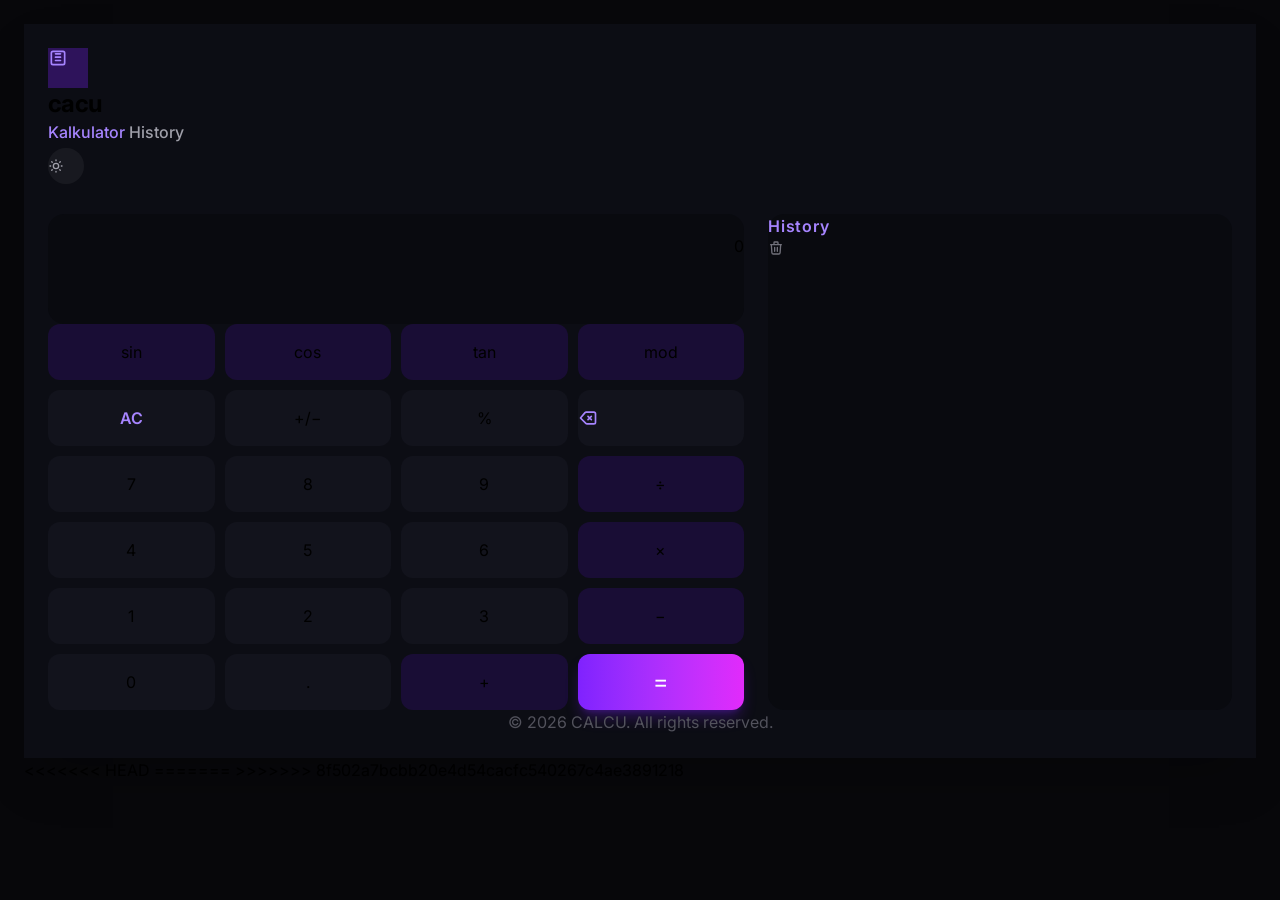
==== commit dde900e3: "fix: menyelesaikan conflict dan merapikan komponen" ====
--- a/src/index.html
+++ b/src/index.html
@@ -23,6 +23,11 @@
         <div data-include="../feature/footer.html"></div>
 
     </div>
+<<<<<<< HEAD
+
+    
+=======
+>>>>>>> 8f502a7bcbb20e4d54cacfc540267c4ae3891218
     <script src="../script.js"></script>
 </body>
 </html>
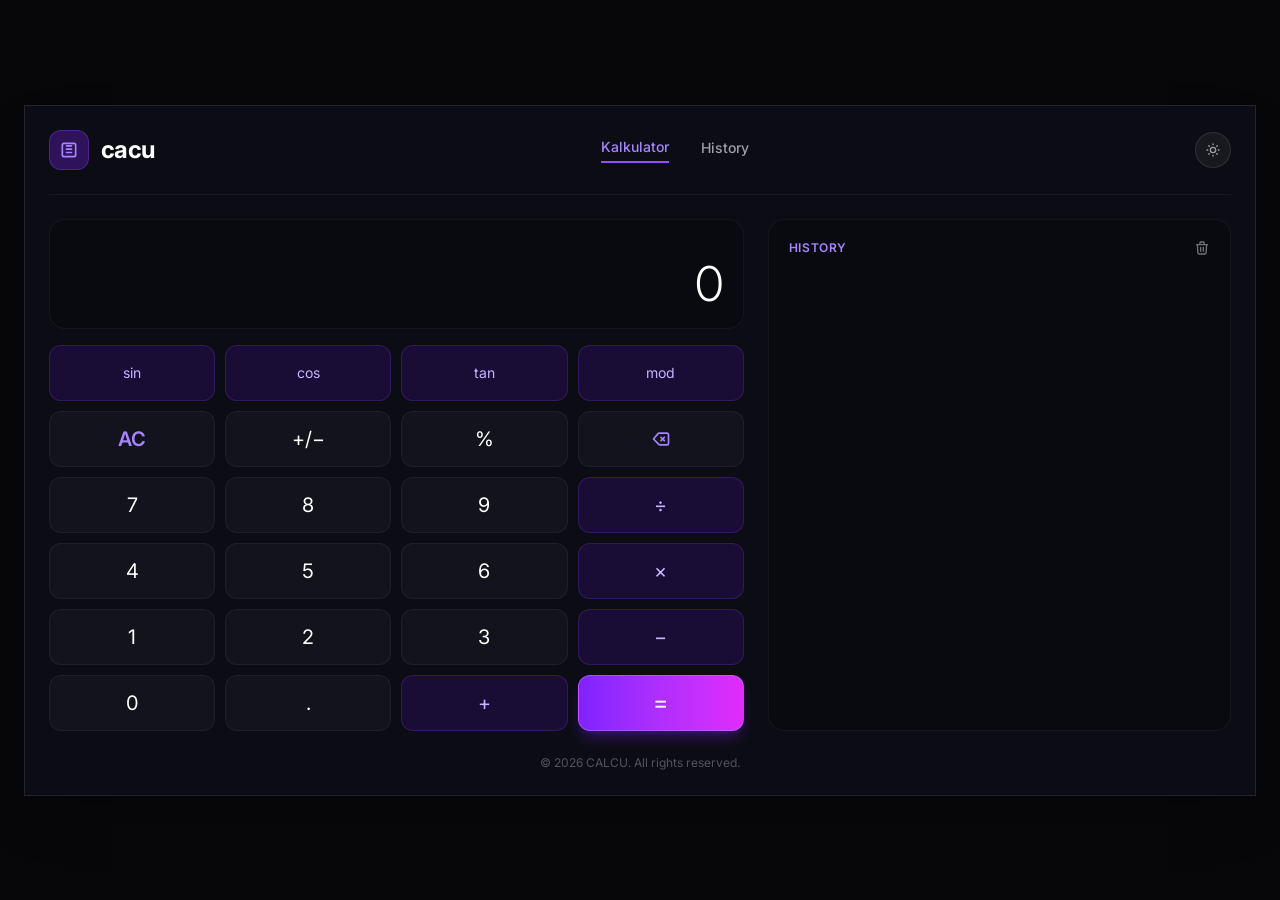
==== commit 32411128: "fix: menyelesaikan conflict pada index" ====
--- a/src/index.html
+++ b/src/index.html
@@ -22,12 +22,8 @@
         </main>
         <div data-include="../feature/footer.html"></div>
 
-    </div>
-<<<<<<< HEAD
+        </div>
 
-    
-=======
->>>>>>> 8f502a7bcbb20e4d54cacfc540267c4ae3891218
     <script src="../script.js"></script>
 </body>
 </html>
--- a/src/output.css
+++ b/src/output.css
@@ -0,0 +1,871 @@
+/*! tailwindcss v4.3.3 | MIT License | https://tailwindcss.com */
+@layer properties;
+@layer theme, base, components, utilities;
+@layer theme {
+  :root, :host {
+    --font-sans: -apple-system, BlinkMacSystemFont, "Segoe UI", Roboto, "Helvetica Neue",
+      "Noto Sans", Arial, sans-serif, "Apple Color Emoji", "Segoe UI Emoji",
+      "Segoe UI Symbol", "Noto Color Emoji";
+    --font-mono: ui-monospace, SFMono-Regular, Menlo, Monaco, Consolas, "Liberation Mono",
+      "Courier New", monospace;
+    --color-red-400: oklch(70.4% 0.191 22.216);
+    --color-violet-300: oklch(81.1% 0.111 293.571);
+    --color-violet-400: oklch(70.2% 0.183 293.541);
+    --color-violet-500: oklch(60.6% 0.25 292.717);
+    --color-violet-600: oklch(54.1% 0.281 293.009);
+    --color-violet-900: oklch(38% 0.189 293.745);
+    --color-violet-950: oklch(28.3% 0.141 291.089);
+    --color-fuchsia-500: oklch(66.7% 0.295 322.15);
+    --color-zinc-400: oklch(70.5% 0.015 286.067);
+    --color-zinc-500: oklch(55.2% 0.016 285.938);
+    --color-zinc-600: oklch(44.2% 0.017 285.786);
+    --color-white: #fff;
+    --spacing: 0.25rem;
+    --text-xs: 0.75rem;
+    --text-xs--line-height: calc(1 / 0.75);
+    --text-sm: 0.875rem;
+    --text-sm--line-height: calc(1.25 / 0.875);
+    --text-base: 1rem;
+    --text-base--line-height: calc(1.5 / 1);
+    --text-xl: 1.25rem;
+    --text-xl--line-height: calc(1.75 / 1.25);
+    --text-2xl: 1.5rem;
+    --text-2xl--line-height: calc(2 / 1.5);
+    --text-5xl: 3rem;
+    --text-5xl--line-height: 1;
+    --font-weight-light: 300;
+    --font-weight-medium: 500;
+    --font-weight-semibold: 600;
+    --font-weight-bold: 700;
+    --tracking-tight: -0.025em;
+    --tracking-wide: 0.025em;
+    --tracking-wider: 0.05em;
+    --radius-xl: 0.75rem;
+    --radius-2xl: 1rem;
+    --default-transition-duration: 150ms;
+    --default-transition-timing-function: cubic-bezier(0.4, 0, 0.2, 1);
+    --default-font-family: var(--font-sans);
+    --default-mono-font-family: var(--font-mono);
+  }
+}
+@layer base {
+  *, ::after, ::before, ::backdrop, ::file-selector-button {
+    box-sizing: border-box;
+    margin: 0;
+    padding: 0;
+    border: 0 solid;
+  }
+  html, :host {
+    line-height: 1.5;
+    -webkit-text-size-adjust: 100%;
+    tab-size: 4;
+    font-family: var(--default-font-family, -apple-system, BlinkMacSystemFont, "Segoe UI", Roboto, "Helvetica Neue", "Noto Sans", Arial, sans-serif, "Apple Color Emoji", "Segoe UI Emoji", "Segoe UI Symbol", "Noto Color Emoji");
+    font-feature-settings: var(--default-font-feature-settings, normal);
+    font-variation-settings: var(--default-font-variation-settings, normal);
+    -webkit-tap-highlight-color: transparent;
+  }
+  hr {
+    height: 0;
+    color: inherit;
+    border-top-width: 1px;
+  }
+  abbr:where([title]) {
+    -webkit-text-decoration: underline dotted;
+    text-decoration: underline dotted;
+  }
+  h1, h2, h3, h4, h5, h6 {
+    font-size: inherit;
+    font-weight: inherit;
+  }
+  a {
+    color: inherit;
+    -webkit-text-decoration: inherit;
+    text-decoration: inherit;
+  }
+  b, strong {
+    font-weight: bolder;
+  }
+  code, kbd, samp, pre {
+    font-family: var(--default-mono-font-family, ui-monospace, SFMono-Regular, Menlo, Monaco, Consolas, "Liberation Mono", "Courier New", monospace);
+    font-feature-settings: var(--default-mono-font-feature-settings, normal);
+    font-variation-settings: var(--default-mono-font-variation-settings, normal);
+    font-size: 1em;
+  }
+  small {
+    font-size: 80%;
+  }
+  sub, sup {
+    font-size: 75%;
+    line-height: 0;
+    position: relative;
+    vertical-align: baseline;
+  }
+  sub {
+    bottom: -0.25em;
+  }
+  sup {
+    top: -0.5em;
+  }
+  table {
+    text-indent: 0;
+    border-color: inherit;
+    border-collapse: collapse;
+  }
+  :-moz-focusring:where(:not(iframe)) {
+    outline: auto;
+  }
+  progress {
+    vertical-align: baseline;
+  }
+  summary {
+    display: list-item;
+  }
+  ol, ul, menu {
+    list-style: none;
+  }
+  img, svg, video, canvas, audio, iframe, embed, object {
+    display: block;
+    vertical-align: middle;
+  }
+  img, video {
+    max-width: 100%;
+    height: auto;
+  }
+  button, input, select, optgroup, textarea, ::file-selector-button {
+    font: inherit;
+    font-feature-settings: inherit;
+    font-variation-settings: inherit;
+    letter-spacing: inherit;
+    color: inherit;
+    border-radius: 0;
+    background-color: transparent;
+    opacity: 1;
+  }
+  :where(select:is([multiple], [size])) optgroup {
+    font-weight: bolder;
+  }
+  :where(select:is([multiple], [size])) optgroup option {
+    padding-inline-start: 20px;
+  }
+  ::file-selector-button {
+    margin-inline-end: 4px;
+  }
+  ::placeholder {
+    opacity: 1;
+  }
+  @supports (not (-webkit-appearance: -apple-pay-button))  or (contain-intrinsic-size: 1px) {
+    ::placeholder {
+      color: currentcolor;
+      @supports (color: color-mix(in lab, red, red)) {
+        color: color-mix(in oklab, currentcolor 50%, transparent);
+      }
+    }
+  }
+  textarea {
+    resize: vertical;
+  }
+  ::-webkit-search-decoration {
+    -webkit-appearance: none;
+  }
+  ::-webkit-date-and-time-value {
+    min-height: 1lh;
+    text-align: inherit;
+  }
+  ::-webkit-datetime-edit {
+    display: inline-flex;
+  }
+  ::-webkit-datetime-edit-fields-wrapper {
+    padding: 0;
+  }
+  ::-webkit-datetime-edit, ::-webkit-datetime-edit-year-field, ::-webkit-datetime-edit-month-field, ::-webkit-datetime-edit-day-field, ::-webkit-datetime-edit-hour-field, ::-webkit-datetime-edit-minute-field, ::-webkit-datetime-edit-second-field, ::-webkit-datetime-edit-millisecond-field, ::-webkit-datetime-edit-meridiem-field {
+    padding-block: 0;
+  }
+  ::-webkit-calendar-picker-indicator {
+    line-height: 1;
+  }
+  :-moz-ui-invalid {
+    box-shadow: none;
+  }
+  button, input:where([type="button"], [type="reset"], [type="submit"]), ::file-selector-button {
+    appearance: button;
+  }
+  ::-webkit-inner-spin-button, ::-webkit-outer-spin-button {
+    height: auto;
+  }
+  [hidden]:where(:not([hidden="until-found"])) {
+    display: none !important;
+  }
+}
+@layer utilities {
+  .flex {
+    display: flex;
+  }
+  .grid {
+    display: grid;
+  }
+  .calc-btn-op {
+    height: calc(var(--spacing) * 14);
+    border-radius: var(--radius-xl);
+    border-style: var(--tw-border-style);
+    border-width: 1px;
+    border-color: color-mix(in srgb, oklch(60.6% 0.25 292.717) 20%, transparent);
+    @supports (color: color-mix(in lab, red, red)) {
+      border-color: color-mix(in oklab, var(--color-violet-500) 20%, transparent);
+    }
+    background-color: color-mix(in srgb, oklch(28.3% 0.141 291.089) 40%, transparent);
+    @supports (color: color-mix(in lab, red, red)) {
+      background-color: color-mix(in oklab, var(--color-violet-950) 40%, transparent);
+    }
+    font-size: var(--text-xl);
+    line-height: var(--tw-leading, var(--text-xl--line-height));
+    color: var(--color-violet-300);
+    transition-property: color, background-color, border-color, outline-color, text-decoration-color, fill, stroke, --tw-gradient-from, --tw-gradient-via, --tw-gradient-to, opacity, box-shadow, transform, translate, scale, rotate, filter, -webkit-backdrop-filter, backdrop-filter, display, content-visibility, overlay, pointer-events;
+    transition-timing-function: var(--tw-ease, var(--default-transition-timing-function));
+    transition-duration: var(--tw-duration, var(--default-transition-duration));
+    &:hover {
+      @media (hover: hover) {
+        border-color: color-mix(in srgb, oklch(60.6% 0.25 292.717) 40%, transparent);
+        @supports (color: color-mix(in lab, red, red)) {
+          border-color: color-mix(in oklab, var(--color-violet-500) 40%, transparent);
+        }
+      }
+    }
+    &:hover {
+      @media (hover: hover) {
+        background-color: color-mix(in srgb, oklch(38% 0.189 293.745) 50%, transparent);
+        @supports (color: color-mix(in lab, red, red)) {
+          background-color: color-mix(in oklab, var(--color-violet-900) 50%, transparent);
+        }
+      }
+    }
+    &:active {
+      --tw-scale-x: 95%;
+      --tw-scale-y: 95%;
+      --tw-scale-z: 95%;
+      scale: var(--tw-scale-x) var(--tw-scale-y);
+    }
+  }
+  .calc-btn {
+    height: calc(var(--spacing) * 14);
+    border-radius: var(--radius-xl);
+    border-style: var(--tw-border-style);
+    border-width: 1px;
+    border-color: color-mix(in srgb, #fff 5%, transparent);
+    @supports (color: color-mix(in lab, red, red)) {
+      border-color: color-mix(in oklab, var(--color-white) 5%, transparent);
+    }
+    background-color: #12131c;
+    font-size: var(--text-xl);
+    line-height: var(--tw-leading, var(--text-xl--line-height));
+    transition-property: color, background-color, border-color, outline-color, text-decoration-color, fill, stroke, --tw-gradient-from, --tw-gradient-via, --tw-gradient-to, opacity, box-shadow, transform, translate, scale, rotate, filter, -webkit-backdrop-filter, backdrop-filter, display, content-visibility, overlay, pointer-events;
+    transition-timing-function: var(--tw-ease, var(--default-transition-timing-function));
+    transition-duration: var(--tw-duration, var(--default-transition-duration));
+    &:hover {
+      @media (hover: hover) {
+        border-color: color-mix(in srgb, #fff 10%, transparent);
+        @supports (color: color-mix(in lab, red, red)) {
+          border-color: color-mix(in oklab, var(--color-white) 10%, transparent);
+        }
+      }
+    }
+    &:hover {
+      @media (hover: hover) {
+        background-color: #1a1b28;
+      }
+    }
+    &:active {
+      --tw-scale-x: 95%;
+      --tw-scale-y: 95%;
+      --tw-scale-z: 95%;
+      scale: var(--tw-scale-x) var(--tw-scale-y);
+    }
+  }
+  .calc-btn-equals {
+    height: calc(var(--spacing) * 14);
+    border-radius: var(--radius-xl);
+    border-style: var(--tw-border-style);
+    border-width: 1px;
+    border-color: color-mix(in srgb, oklch(70.2% 0.183 293.541) 50%, transparent);
+    @supports (color: color-mix(in lab, red, red)) {
+      border-color: color-mix(in oklab, var(--color-violet-400) 50%, transparent);
+    }
+    --tw-gradient-position: to right in oklab;
+    background-image: linear-gradient(var(--tw-gradient-stops));
+    --tw-gradient-from: var(--color-violet-600);
+    --tw-gradient-to: var(--color-fuchsia-500);
+    --tw-gradient-stops: var(--tw-gradient-via-stops, var(--tw-gradient-position), var(--tw-gradient-from) var(--tw-gradient-from-position), var(--tw-gradient-to) var(--tw-gradient-to-position));
+    font-size: var(--text-2xl);
+    line-height: var(--tw-leading, var(--text-2xl--line-height));
+    color: var(--color-white);
+    --tw-shadow: 0 10px 15px -3px var(--tw-shadow-color, rgb(0 0 0 / 0.1)), 0 4px 6px -4px var(--tw-shadow-color, rgb(0 0 0 / 0.1));
+    box-shadow: var(--tw-inset-shadow), var(--tw-inset-ring-shadow), var(--tw-ring-offset-shadow), var(--tw-ring-shadow), var(--tw-shadow);
+    --tw-shadow-color: color-mix(in srgb, oklch(54.1% 0.281 293.009) 30%, transparent);
+    @supports (color: color-mix(in lab, red, red)) {
+      --tw-shadow-color: color-mix(in oklab, color-mix(in oklab, var(--color-violet-600) 30%, transparent) var(--tw-shadow-alpha), transparent);
+    }
+    transition-property: color, background-color, border-color, outline-color, text-decoration-color, fill, stroke, --tw-gradient-from, --tw-gradient-via, --tw-gradient-to, opacity, box-shadow, transform, translate, scale, rotate, filter, -webkit-backdrop-filter, backdrop-filter, display, content-visibility, overlay, pointer-events;
+    transition-timing-function: var(--tw-ease, var(--default-transition-timing-function));
+    transition-duration: var(--tw-duration, var(--default-transition-duration));
+    &:hover {
+      @media (hover: hover) {
+        --tw-brightness: brightness(110%);
+        filter: var(--tw-blur,) var(--tw-brightness,) var(--tw-contrast,) var(--tw-grayscale,) var(--tw-hue-rotate,) var(--tw-invert,) var(--tw-saturate,) var(--tw-sepia,) var(--tw-drop-shadow,);
+      }
+    }
+    &:active {
+      --tw-scale-x: 95%;
+      --tw-scale-y: 95%;
+      --tw-scale-z: 95%;
+      scale: var(--tw-scale-x) var(--tw-scale-y);
+    }
+  }
+  .h-4 {
+    height: calc(var(--spacing) * 4);
+  }
+  .h-5 {
+    height: calc(var(--spacing) * 5);
+  }
+  .h-9 {
+    height: calc(var(--spacing) * 9);
+  }
+  .h-10 {
+    height: calc(var(--spacing) * 10);
+  }
+  .h-\[110px\] {
+    height: 110px;
+  }
+  .max-h-\[400px\] {
+    max-height: 400px;
+  }
+  .min-h-screen {
+    min-height: 100vh;
+  }
+  .w-4 {
+    width: calc(var(--spacing) * 4);
+  }
+  .w-5 {
+    width: calc(var(--spacing) * 5);
+  }
+  .w-9 {
+    width: calc(var(--spacing) * 9);
+  }
+  .w-10 {
+    width: calc(var(--spacing) * 10);
+  }
+  .w-full {
+    width: 100%;
+  }
+  .max-w-\[1050px\] {
+    max-width: 1050px;
+  }
+  .flex-1 {
+    flex: 1;
+  }
+  .\[scrollbar-width\:none\] {
+    scrollbar-width: none;
+  }
+  .grid-cols-4 {
+    grid-template-columns: repeat(4, minmax(0, 1fr));
+  }
+  .flex-col {
+    flex-direction: column;
+  }
+  .items-center {
+    align-items: center;
+  }
+  .justify-between {
+    justify-content: space-between;
+  }
+  .justify-center {
+    justify-content: center;
+  }
+  .gap-2\.5 {
+    gap: calc(var(--spacing) * 2.5);
+  }
+  .gap-3 {
+    gap: calc(var(--spacing) * 3);
+  }
+  .gap-4 {
+    gap: calc(var(--spacing) * 4);
+  }
+  .gap-6 {
+    gap: calc(var(--spacing) * 6);
+  }
+  .gap-8 {
+    gap: calc(var(--spacing) * 8);
+  }
+  .overflow-x-auto {
+    overflow-x: auto;
+  }
+  .overflow-y-auto {
+    overflow-y: auto;
+  }
+  .rounded-2xl {
+    border-radius: var(--radius-2xl);
+  }
+  .rounded-\[24px\] {
+    border-radius: 24px;
+  }
+  .rounded-full {
+    border-radius: calc(infinity * 1px);
+  }
+  .rounded-xl {
+    border-radius: var(--radius-xl);
+  }
+  .border {
+    border-style: var(--tw-border-style);
+    border-width: 1px;
+  }
+  .border-b {
+    border-bottom-style: var(--tw-border-style);
+    border-bottom-width: 1px;
+  }
+  .border-b-2 {
+    border-bottom-style: var(--tw-border-style);
+    border-bottom-width: 2px;
+  }
+  .border-violet-500 {
+    border-color: var(--color-violet-500);
+  }
+  .border-violet-500\/30 {
+    border-color: color-mix(in srgb, oklch(60.6% 0.25 292.717) 30%, transparent);
+    @supports (color: color-mix(in lab, red, red)) {
+      border-color: color-mix(in oklab, var(--color-violet-500) 30%, transparent);
+    }
+  }
+  .border-white\/5 {
+    border-color: color-mix(in srgb, #fff 5%, transparent);
+    @supports (color: color-mix(in lab, red, red)) {
+      border-color: color-mix(in oklab, var(--color-white) 5%, transparent);
+    }
+  }
+  .border-white\/10 {
+    border-color: color-mix(in srgb, #fff 10%, transparent);
+    @supports (color: color-mix(in lab, red, red)) {
+      border-color: color-mix(in oklab, var(--color-white) 10%, transparent);
+    }
+  }
+  .bg-\[\#0c0d14\] {
+    background-color: #0c0d14;
+  }
+  .bg-\[\#090a0f\] {
+    background-color: #090a0f;
+  }
+  .bg-\[\#07070a\] {
+    background-color: #07070a;
+  }
+  .bg-violet-600\/30 {
+    background-color: color-mix(in srgb, oklch(54.1% 0.281 293.009) 30%, transparent);
+    @supports (color: color-mix(in lab, red, red)) {
+      background-color: color-mix(in oklab, var(--color-violet-600) 30%, transparent);
+    }
+  }
+  .bg-violet-950\/20 {
+    background-color: color-mix(in srgb, oklch(28.3% 0.141 291.089) 20%, transparent);
+    @supports (color: color-mix(in lab, red, red)) {
+      background-color: color-mix(in oklab, var(--color-violet-950) 20%, transparent);
+    }
+  }
+  .bg-white\/5 {
+    background-color: color-mix(in srgb, #fff 5%, transparent);
+    @supports (color: color-mix(in lab, red, red)) {
+      background-color: color-mix(in oklab, var(--color-white) 5%, transparent);
+    }
+  }
+  .p-3 {
+    padding: calc(var(--spacing) * 3);
+  }
+  .p-5 {
+    padding: calc(var(--spacing) * 5);
+  }
+  .p-6 {
+    padding: calc(var(--spacing) * 6);
+  }
+  .px-4 {
+    padding-inline: calc(var(--spacing) * 4);
+  }
+  .py-2\.5 {
+    padding-block: calc(var(--spacing) * 2.5);
+  }
+  .pt-6 {
+    padding-top: calc(var(--spacing) * 6);
+  }
+  .pr-1 {
+    padding-right: var(--spacing);
+  }
+  .pb-1 {
+    padding-bottom: var(--spacing);
+  }
+  .pb-4 {
+    padding-bottom: calc(var(--spacing) * 4);
+  }
+  .pb-6 {
+    padding-bottom: calc(var(--spacing) * 6);
+  }
+  .text-center {
+    text-align: center;
+  }
+  .text-right {
+    text-align: right;
+  }
+  .font-\[\'Inter\'\,sans-serif\] {
+    font-family: 'Inter',sans-serif;
+  }
+  .text-2xl {
+    font-size: var(--text-2xl);
+    line-height: var(--tw-leading, var(--text-2xl--line-height));
+  }
+  .text-5xl {
+    font-size: var(--text-5xl);
+    line-height: var(--tw-leading, var(--text-5xl--line-height));
+  }
+  .text-base {
+    font-size: var(--text-base);
+    line-height: var(--tw-leading, var(--text-base--line-height));
+  }
+  .text-sm {
+    font-size: var(--text-sm);
+    line-height: var(--tw-leading, var(--text-sm--line-height));
+  }
+  .text-xs {
+    font-size: var(--text-xs);
+    line-height: var(--tw-leading, var(--text-xs--line-height));
+  }
+  .font-bold {
+    --tw-font-weight: var(--font-weight-bold);
+    font-weight: var(--font-weight-bold);
+  }
+  .font-light {
+    --tw-font-weight: var(--font-weight-light);
+    font-weight: var(--font-weight-light);
+  }
+  .font-medium {
+    --tw-font-weight: var(--font-weight-medium);
+    font-weight: var(--font-weight-medium);
+  }
+  .font-semibold {
+    --tw-font-weight: var(--font-weight-semibold);
+    font-weight: var(--font-weight-semibold);
+  }
+  .tracking-tight {
+    --tw-tracking: var(--tracking-tight);
+    letter-spacing: var(--tracking-tight);
+  }
+  .tracking-wide {
+    --tw-tracking: var(--tracking-wide);
+    letter-spacing: var(--tracking-wide);
+  }
+  .tracking-wider {
+    --tw-tracking: var(--tracking-wider);
+    letter-spacing: var(--tracking-wider);
+  }
+  .whitespace-nowrap {
+    white-space: nowrap;
+  }
+  .text-red-400 {
+    color: var(--color-red-400);
+  }
+  .text-violet-400 {
+    color: var(--color-violet-400);
+  }
+  .text-white {
+    color: var(--color-white);
+  }
+  .text-zinc-400 {
+    color: var(--color-zinc-400);
+  }
+  .text-zinc-500 {
+    color: var(--color-zinc-500);
+  }
+  .text-zinc-600 {
+    color: var(--color-zinc-600);
+  }
+  .uppercase {
+    text-transform: uppercase;
+  }
+  .shadow-2xl {
+    --tw-shadow: 0 25px 50px -12px var(--tw-shadow-color, rgb(0 0 0 / 0.25));
+    box-shadow: var(--tw-inset-shadow), var(--tw-inset-ring-shadow), var(--tw-ring-offset-shadow), var(--tw-ring-shadow), var(--tw-shadow);
+  }
+  .transition {
+    transition-property: color, background-color, border-color, outline-color, text-decoration-color, fill, stroke, --tw-gradient-from, --tw-gradient-via, --tw-gradient-to, opacity, box-shadow, transform, translate, scale, rotate, filter, -webkit-backdrop-filter, backdrop-filter, display, content-visibility, overlay, pointer-events;
+    transition-timing-function: var(--tw-ease, var(--default-transition-timing-function));
+    transition-duration: var(--tw-duration, var(--default-transition-duration));
+  }
+  .\[-ms-overflow-style\:none\] {
+    -ms-overflow-style: none;
+  }
+  @media (hover: hover) {
+    .hover\:bg-white\/5:hover {
+      background-color: color-mix(in srgb, #fff 5%, transparent);
+    }
+    @supports (color: color-mix(in lab, red, red)) {
+      .hover\:bg-white\/5:hover {
+        background-color: color-mix(in oklab, var(--color-white) 5%, transparent);
+      }
+    }
+    .hover\:bg-white\/10:hover {
+      background-color: color-mix(in srgb, #fff 10%, transparent);
+    }
+    @supports (color: color-mix(in lab, red, red)) {
+      .hover\:bg-white\/10:hover {
+        background-color: color-mix(in oklab, var(--color-white) 10%, transparent);
+      }
+    }
+    .hover\:text-red-400:hover {
+      color: var(--color-red-400);
+    }
+    .hover\:text-white:hover {
+      color: var(--color-white);
+    }
+  }
+  @media (width >= 40rem) {
+    .sm\:p-6 {
+      padding: calc(var(--spacing) * 6);
+    }
+  }
+  @media (width >= 64rem) {
+    .lg\:grid-cols-\[1\.2fr_0\.8fr\] {
+      grid-template-columns: 1.2fr 0.8fr;
+    }
+  }
+  .\[\&\:\:-webkit-scrollbar\]\:hidden::-webkit-scrollbar {
+    display: none;
+  }
+}
+@property --tw-border-style {
+  syntax: "*";
+  inherits: false;
+  initial-value: solid;
+}
+@property --tw-scale-x {
+  syntax: "*";
+  inherits: false;
+  initial-value: 1;
+}
+@property --tw-scale-y {
+  syntax: "*";
+  inherits: false;
+  initial-value: 1;
+}
+@property --tw-scale-z {
+  syntax: "*";
+  inherits: false;
+  initial-value: 1;
+}
+@property --tw-gradient-position {
+  syntax: "*";
+  inherits: false;
+}
+@property --tw-gradient-from {
+  syntax: "<color>";
+  inherits: false;
+  initial-value: #0000;
+}
+@property --tw-gradient-via {
+  syntax: "<color>";
+  inherits: false;
+  initial-value: #0000;
+}
+@property --tw-gradient-to {
+  syntax: "<color>";
+  inherits: false;
+  initial-value: #0000;
+}
+@property --tw-gradient-stops {
+  syntax: "*";
+  inherits: false;
+}
+@property --tw-gradient-via-stops {
+  syntax: "*";
+  inherits: false;
+}
+@property --tw-gradient-from-position {
+  syntax: "<length-percentage>";
+  inherits: false;
+  initial-value: 0%;
+}
+@property --tw-gradient-via-position {
+  syntax: "<length-percentage>";
+  inherits: false;
+  initial-value: 50%;
+}
+@property --tw-gradient-to-position {
+  syntax: "<length-percentage>";
+  inherits: false;
+  initial-value: 100%;
+}
+@property --tw-shadow {
+  syntax: "*";
+  inherits: false;
+  initial-value: 0 0 #0000;
+}
+@property --tw-shadow-color {
+  syntax: "*";
+  inherits: false;
+}
+@property --tw-shadow-alpha {
+  syntax: "<percentage>";
+  inherits: false;
+  initial-value: 100%;
+}
+@property --tw-inset-shadow {
+  syntax: "*";
+  inherits: false;
+  initial-value: 0 0 #0000;
+}
+@property --tw-inset-shadow-color {
+  syntax: "*";
+  inherits: false;
+}
+@property --tw-inset-shadow-alpha {
+  syntax: "<percentage>";
+  inherits: false;
+  initial-value: 100%;
+}
+@property --tw-ring-color {
+  syntax: "*";
+  inherits: false;
+}
+@property --tw-ring-shadow {
+  syntax: "*";
+  inherits: false;
+  initial-value: 0 0 #0000;
+}
+@property --tw-inset-ring-color {
+  syntax: "*";
+  inherits: false;
+}
+@property --tw-inset-ring-shadow {
+  syntax: "*";
+  inherits: false;
+  initial-value: 0 0 #0000;
+}
+@property --tw-ring-inset {
+  syntax: "*";
+  inherits: false;
+}
+@property --tw-ring-offset-width {
+  syntax: "<length>";
+  inherits: false;
+  initial-value: 0px;
+}
+@property --tw-ring-offset-color {
+  syntax: "*";
+  inherits: false;
+  initial-value: #fff;
+}
+@property --tw-ring-offset-shadow {
+  syntax: "*";
+  inherits: false;
+  initial-value: 0 0 #0000;
+}
+@property --tw-blur {
+  syntax: "*";
+  inherits: false;
+}
+@property --tw-brightness {
+  syntax: "*";
+  inherits: false;
+}
+@property --tw-contrast {
+  syntax: "*";
+  inherits: false;
+}
+@property --tw-grayscale {
+  syntax: "*";
+  inherits: false;
+}
+@property --tw-hue-rotate {
+  syntax: "*";
+  inherits: false;
+}
+@property --tw-invert {
+  syntax: "*";
+  inherits: false;
+}
+@property --tw-opacity {
+  syntax: "*";
+  inherits: false;
+}
+@property --tw-saturate {
+  syntax: "*";
+  inherits: false;
+}
+@property --tw-sepia {
+  syntax: "*";
+  inherits: false;
+}
+@property --tw-drop-shadow {
+  syntax: "*";
+  inherits: false;
+}
+@property --tw-drop-shadow-color {
+  syntax: "*";
+  inherits: false;
+}
+@property --tw-drop-shadow-alpha {
+  syntax: "<percentage>";
+  inherits: false;
+  initial-value: 100%;
+}
+@property --tw-drop-shadow-size {
+  syntax: "*";
+  inherits: false;
+}
+@property --tw-font-weight {
+  syntax: "*";
+  inherits: false;
+}
+@property --tw-tracking {
+  syntax: "*";
+  inherits: false;
+}
+@layer properties {
+  @supports ((-webkit-hyphens: none) and (not (margin-trim: inline))) or ((-moz-orient: inline) and (not (color:rgb(from red r g b)))) {
+    *, ::before, ::after, ::backdrop {
+      --tw-border-style: solid;
+      --tw-scale-x: 1;
+      --tw-scale-y: 1;
+      --tw-scale-z: 1;
+      --tw-gradient-position: initial;
+      --tw-gradient-from: #0000;
+      --tw-gradient-via: #0000;
+      --tw-gradient-to: #0000;
+      --tw-gradient-stops: initial;
+      --tw-gradient-via-stops: initial;
+      --tw-gradient-from-position: 0%;
+      --tw-gradient-via-position: 50%;
+      --tw-gradient-to-position: 100%;
+      --tw-shadow: 0 0 #0000;
+      --tw-shadow-color: initial;
+      --tw-shadow-alpha: 100%;
+      --tw-inset-shadow: 0 0 #0000;
+      --tw-inset-shadow-color: initial;
+      --tw-inset-shadow-alpha: 100%;
+      --tw-ring-color: initial;
+      --tw-ring-shadow: 0 0 #0000;
+      --tw-inset-ring-color: initial;
+      --tw-inset-ring-shadow: 0 0 #0000;
+      --tw-ring-inset: initial;
+      --tw-ring-offset-width: 0px;
+      --tw-ring-offset-color: #fff;
+      --tw-ring-offset-shadow: 0 0 #0000;
+      --tw-blur: initial;
+      --tw-brightness: initial;
+      --tw-contrast: initial;
+      --tw-grayscale: initial;
+      --tw-hue-rotate: initial;
+      --tw-invert: initial;
+      --tw-opacity: initial;
+      --tw-saturate: initial;
+      --tw-sepia: initial;
+      --tw-drop-shadow: initial;
+      --tw-drop-shadow-color: initial;
+      --tw-drop-shadow-alpha: 100%;
+      --tw-drop-shadow-size: initial;
+      --tw-font-weight: initial;
+      --tw-tracking: initial;
+    }
+  }
+}
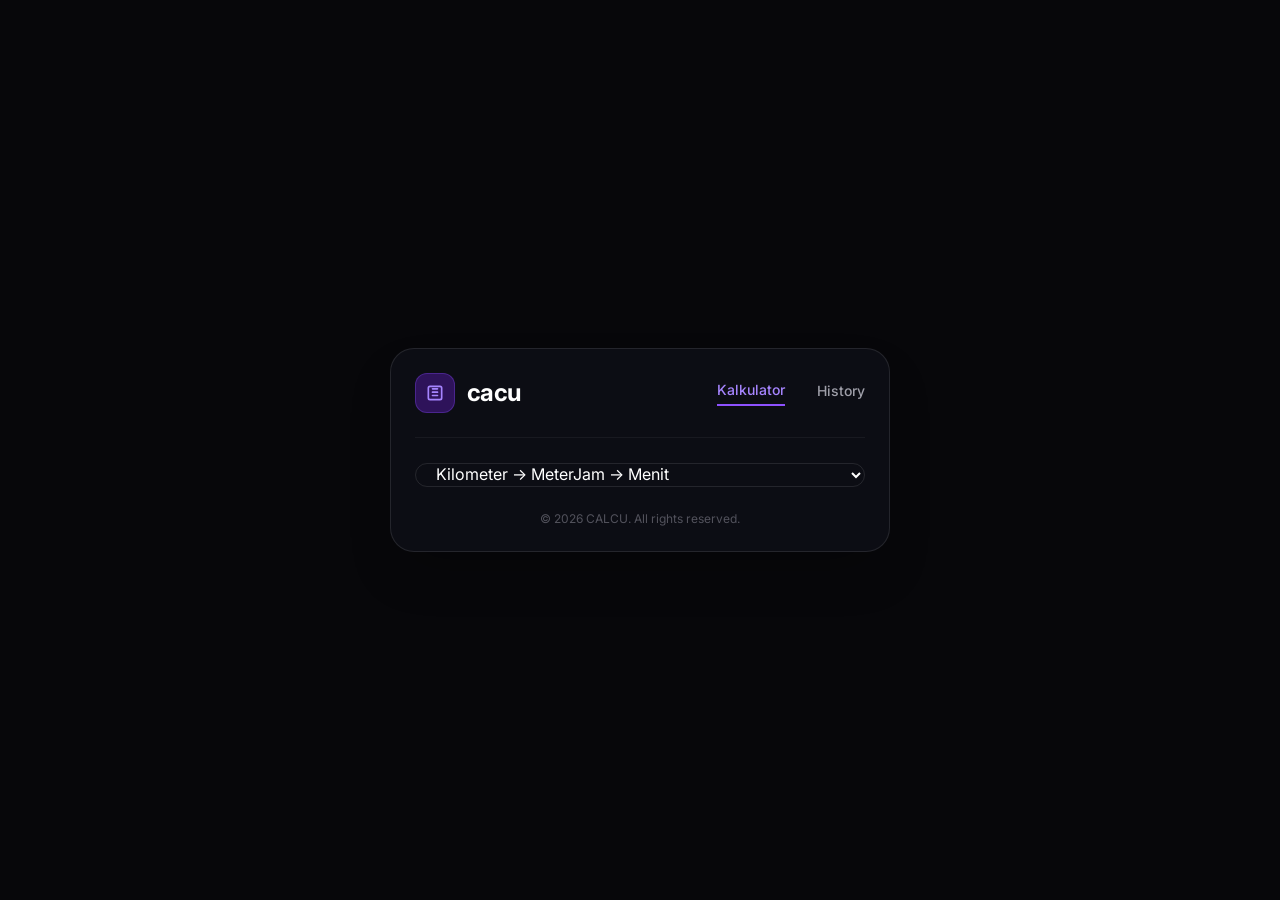
==== commit 6f768a67: "feat: perbaiki navigasi tab kalkulator dan history" ====
--- a/src/index.html
+++ b/src/index.html
@@ -4,26 +4,28 @@
     <meta charset="UTF-8">
     <meta name="viewport" content="width=device-width, initial-scale=1.0">
     <title>cacu</title>
-    <link rel="stylesheet" href="./output.css">
+    <link rel="stylesheet" href="../src/output.css">
     <link rel="preconnect" href="https://fonts.googleapis.com">
     <link rel="preconnect" href="https://fonts.gstatic.com" crossorigin>
     <link href="https://fonts.googleapis.com/css2?family=Inter:wght@300;400;500;600;700&display=swap" rel="stylesheet">
 </head>
 <body class="min-h-screen bg-[#07070a] text-white flex items-center justify-center p-3 sm:p-6 font-['Inter',sans-serif]">
 
-    <div class="w-full .max-w-[1050px] .rounded-[24px] border border-white/10 bg-[#0c0d14] p-6 shadow-2xl">
+    <div class="w-full max-w-[500px] rounded-[24px] border border-white/10 bg-[#0c0d14] p-6 shadow-2xl">
         
-    
         <div data-include="../feature/header.html"></div>
 
-        <main class="grid gap-6 pt-6 lg:grid-cols-[1.2fr_0.8fr]">
-            <div data-include="../feature/calcu.html"></div>
-            <div data-include="../feature/history.html"></div>
+        <main class="pt-6">
+            <div id="calcSection">
+                <div data-include="../feature/calcu.html"></div>
+            </div>
+            <div id="historySection" class="hidden">
+                <div data-include="../feature/history.html"></div>
+            </div>
         </main>
-        <div data-include="../feature/footer.html"></div>
+         <div data-include="../feature/footer.html"></div>
 
-        </div>
-
-    <script src="../script.js"></script>
+    </div>
+     <script src="../script.js"></script>
 </body>
 </html>
--- a/src/output.css
+++ b/src/output.css
@@ -203,6 +203,9 @@
   .grid {
     display: grid;
   }
+  .hidden {
+    display: none;
+  }
   .calc-btn-op {
     height: calc(var(--spacing) * 14);
     border-radius: var(--radius-xl);
@@ -224,25 +227,11 @@
     transition-duration: var(--tw-duration, var(--default-transition-duration));
     &:hover {
       @media (hover: hover) {
-        border-color: color-mix(in srgb, oklch(60.6% 0.25 292.717) 40%, transparent);
-        @supports (color: color-mix(in lab, red, red)) {
-          border-color: color-mix(in oklab, var(--color-violet-500) 40%, transparent);
-        }
-      }
-    }
-    &:hover {
-      @media (hover: hover) {
         background-color: color-mix(in srgb, oklch(38% 0.189 293.745) 50%, transparent);
         @supports (color: color-mix(in lab, red, red)) {
           background-color: color-mix(in oklab, var(--color-violet-900) 50%, transparent);
         }
       }
-    }
-    &:active {
-      --tw-scale-x: 95%;
-      --tw-scale-y: 95%;
-      --tw-scale-z: 95%;
-      scale: var(--tw-scale-x) var(--tw-scale-y);
     }
   }
   .calc-btn {
@@ -273,12 +262,6 @@
         background-color: #1a1b28;
       }
     }
-    &:active {
-      --tw-scale-x: 95%;
-      --tw-scale-y: 95%;
-      --tw-scale-z: 95%;
-      scale: var(--tw-scale-x) var(--tw-scale-y);
-    }
   }
   .calc-btn-equals {
     height: calc(var(--spacing) * 14);
@@ -297,27 +280,6 @@
     font-size: var(--text-2xl);
     line-height: var(--tw-leading, var(--text-2xl--line-height));
     color: var(--color-white);
-    --tw-shadow: 0 10px 15px -3px var(--tw-shadow-color, rgb(0 0 0 / 0.1)), 0 4px 6px -4px var(--tw-shadow-color, rgb(0 0 0 / 0.1));
-    box-shadow: var(--tw-inset-shadow), var(--tw-inset-ring-shadow), var(--tw-ring-offset-shadow), var(--tw-ring-shadow), var(--tw-shadow);
-    --tw-shadow-color: color-mix(in srgb, oklch(54.1% 0.281 293.009) 30%, transparent);
-    @supports (color: color-mix(in lab, red, red)) {
-      --tw-shadow-color: color-mix(in oklab, color-mix(in oklab, var(--color-violet-600) 30%, transparent) var(--tw-shadow-alpha), transparent);
-    }
-    transition-property: color, background-color, border-color, outline-color, text-decoration-color, fill, stroke, --tw-gradient-from, --tw-gradient-via, --tw-gradient-to, opacity, box-shadow, transform, translate, scale, rotate, filter, -webkit-backdrop-filter, backdrop-filter, display, content-visibility, overlay, pointer-events;
-    transition-timing-function: var(--tw-ease, var(--default-transition-timing-function));
-    transition-duration: var(--tw-duration, var(--default-transition-duration));
-    &:hover {
-      @media (hover: hover) {
-        --tw-brightness: brightness(110%);
-        filter: var(--tw-blur,) var(--tw-brightness,) var(--tw-contrast,) var(--tw-grayscale,) var(--tw-hue-rotate,) var(--tw-invert,) var(--tw-saturate,) var(--tw-sepia,) var(--tw-drop-shadow,);
-      }
-    }
-    &:active {
-      --tw-scale-x: 95%;
-      --tw-scale-y: 95%;
-      --tw-scale-z: 95%;
-      scale: var(--tw-scale-x) var(--tw-scale-y);
-    }
   }
   .h-4 {
     height: calc(var(--spacing) * 4);
@@ -325,9 +287,6 @@
   .h-5 {
     height: calc(var(--spacing) * 5);
   }
-  .h-9 {
-    height: calc(var(--spacing) * 9);
-  }
   .h-10 {
     height: calc(var(--spacing) * 10);
   }
@@ -346,17 +305,14 @@
   .w-5 {
     width: calc(var(--spacing) * 5);
   }
-  .w-9 {
-    width: calc(var(--spacing) * 9);
-  }
   .w-10 {
     width: calc(var(--spacing) * 10);
   }
   .w-full {
     width: 100%;
   }
-  .max-w-\[1050px\] {
-    max-width: 1050px;
+  .max-w-\[500px\] {
+    max-width: 500px;
   }
   .flex-1 {
     flex: 1;
@@ -388,9 +344,6 @@
   .gap-4 {
     gap: calc(var(--spacing) * 4);
   }
-  .gap-6 {
-    gap: calc(var(--spacing) * 6);
-  }
   .gap-8 {
     gap: calc(var(--spacing) * 8);
   }
@@ -405,9 +358,6 @@
   }
   .rounded-\[24px\] {
     border-radius: 24px;
-  }
-  .rounded-full {
-    border-radius: calc(infinity * 1px);
   }
   .rounded-xl {
     border-radius: var(--radius-xl);
@@ -464,12 +414,6 @@
     background-color: color-mix(in srgb, oklch(28.3% 0.141 291.089) 20%, transparent);
     @supports (color: color-mix(in lab, red, red)) {
       background-color: color-mix(in oklab, var(--color-violet-950) 20%, transparent);
-    }
-  }
-  .bg-white\/5 {
-    background-color: color-mix(in srgb, #fff 5%, transparent);
-    @supports (color: color-mix(in lab, red, red)) {
-      background-color: color-mix(in oklab, var(--color-white) 5%, transparent);
     }
   }
   .p-3 {
@@ -604,14 +548,6 @@
         background-color: color-mix(in oklab, var(--color-white) 5%, transparent);
       }
     }
-    .hover\:bg-white\/10:hover {
-      background-color: color-mix(in srgb, #fff 10%, transparent);
-    }
-    @supports (color: color-mix(in lab, red, red)) {
-      .hover\:bg-white\/10:hover {
-        background-color: color-mix(in oklab, var(--color-white) 10%, transparent);
-      }
-    }
     .hover\:text-red-400:hover {
       color: var(--color-red-400);
     }
@@ -624,11 +560,6 @@
       padding: calc(var(--spacing) * 6);
     }
   }
-  @media (width >= 64rem) {
-    .lg\:grid-cols-\[1\.2fr_0\.8fr\] {
-      grid-template-columns: 1.2fr 0.8fr;
-    }
-  }
   .\[\&\:\:-webkit-scrollbar\]\:hidden::-webkit-scrollbar {
     display: none;
   }
@@ -638,21 +569,6 @@
   inherits: false;
   initial-value: solid;
 }
-@property --tw-scale-x {
-  syntax: "*";
-  inherits: false;
-  initial-value: 1;
-}
-@property --tw-scale-y {
-  syntax: "*";
-  inherits: false;
-  initial-value: 1;
-}
-@property --tw-scale-z {
-  syntax: "*";
-  inherits: false;
-  initial-value: 1;
-}
 @property --tw-gradient-position {
   syntax: "*";
   inherits: false;
@@ -695,6 +611,14 @@
   inherits: false;
   initial-value: 100%;
 }
+@property --tw-font-weight {
+  syntax: "*";
+  inherits: false;
+}
+@property --tw-tracking {
+  syntax: "*";
+  inherits: false;
+}
 @property --tw-shadow {
   syntax: "*";
   inherits: false;
@@ -759,75 +683,11 @@
   syntax: "*";
   inherits: false;
   initial-value: 0 0 #0000;
-}
-@property --tw-blur {
-  syntax: "*";
-  inherits: false;
-}
-@property --tw-brightness {
-  syntax: "*";
-  inherits: false;
-}
-@property --tw-contrast {
-  syntax: "*";
-  inherits: false;
-}
-@property --tw-grayscale {
-  syntax: "*";
-  inherits: false;
-}
-@property --tw-hue-rotate {
-  syntax: "*";
-  inherits: false;
-}
-@property --tw-invert {
-  syntax: "*";
-  inherits: false;
-}
-@property --tw-opacity {
-  syntax: "*";
-  inherits: false;
-}
-@property --tw-saturate {
-  syntax: "*";
-  inherits: false;
-}
-@property --tw-sepia {
-  syntax: "*";
-  inherits: false;
-}
-@property --tw-drop-shadow {
-  syntax: "*";
-  inherits: false;
-}
-@property --tw-drop-shadow-color {
-  syntax: "*";
-  inherits: false;
-}
-@property --tw-drop-shadow-alpha {
-  syntax: "<percentage>";
-  inherits: false;
-  initial-value: 100%;
-}
-@property --tw-drop-shadow-size {
-  syntax: "*";
-  inherits: false;
-}
-@property --tw-font-weight {
-  syntax: "*";
-  inherits: false;
-}
-@property --tw-tracking {
-  syntax: "*";
-  inherits: false;
 }
 @layer properties {
   @supports ((-webkit-hyphens: none) and (not (margin-trim: inline))) or ((-moz-orient: inline) and (not (color:rgb(from red r g b)))) {
     *, ::before, ::after, ::backdrop {
       --tw-border-style: solid;
-      --tw-scale-x: 1;
-      --tw-scale-y: 1;
-      --tw-scale-z: 1;
       --tw-gradient-position: initial;
       --tw-gradient-from: #0000;
       --tw-gradient-via: #0000;
@@ -837,6 +697,8 @@
       --tw-gradient-from-position: 0%;
       --tw-gradient-via-position: 50%;
       --tw-gradient-to-position: 100%;
+      --tw-font-weight: initial;
+      --tw-tracking: initial;
       --tw-shadow: 0 0 #0000;
       --tw-shadow-color: initial;
       --tw-shadow-alpha: 100%;
@@ -851,21 +713,6 @@
       --tw-ring-offset-width: 0px;
       --tw-ring-offset-color: #fff;
       --tw-ring-offset-shadow: 0 0 #0000;
-      --tw-blur: initial;
-      --tw-brightness: initial;
-      --tw-contrast: initial;
-      --tw-grayscale: initial;
-      --tw-hue-rotate: initial;
-      --tw-invert: initial;
-      --tw-opacity: initial;
-      --tw-saturate: initial;
-      --tw-sepia: initial;
-      --tw-drop-shadow: initial;
-      --tw-drop-shadow-color: initial;
-      --tw-drop-shadow-alpha: 100%;
-      --tw-drop-shadow-size: initial;
-      --tw-font-weight: initial;
-      --tw-tracking: initial;
-    }
-  }
-}
+    }
+  }
+}
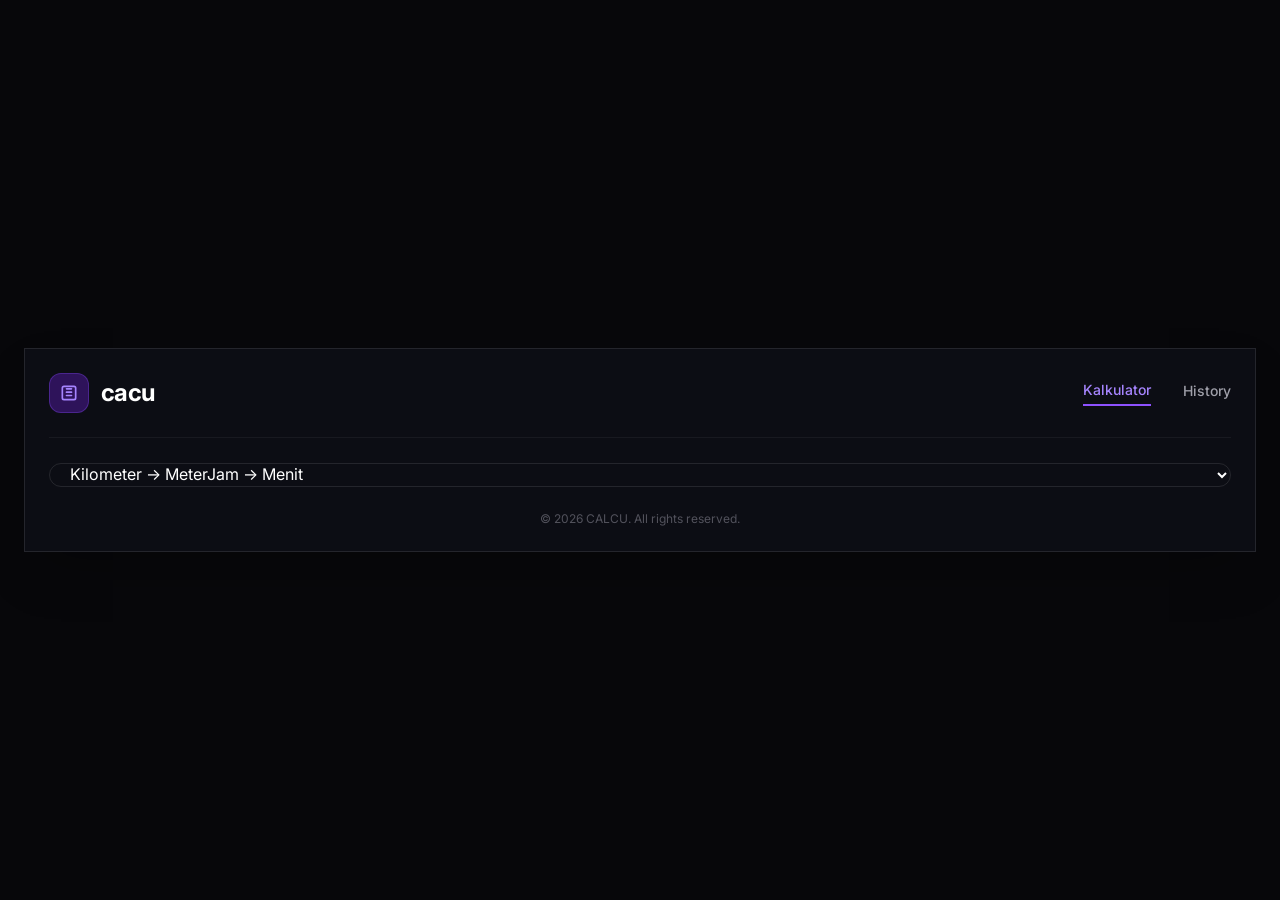
==== commit 86639d91: "docs: tambah gambar dan update README" ====
--- a/src/index.html
+++ b/src/index.html
@@ -11,7 +11,7 @@
 </head>
 <body class="min-h-screen bg-[#07070a] text-white flex items-center justify-center p-3 sm:p-6 font-['Inter',sans-serif]">
 
-    <div class="w-full max-w-[500px] rounded-[24px] border border-white/10 bg-[#0c0d14] p-6 shadow-2xl">
+    <div class="w-full .max-w-[500px] .rounded-[24px] border border-white/10 bg-[#0c0d14] p-6 shadow-2xl">
         
         <div data-include="../feature/header.html"></div>
 
